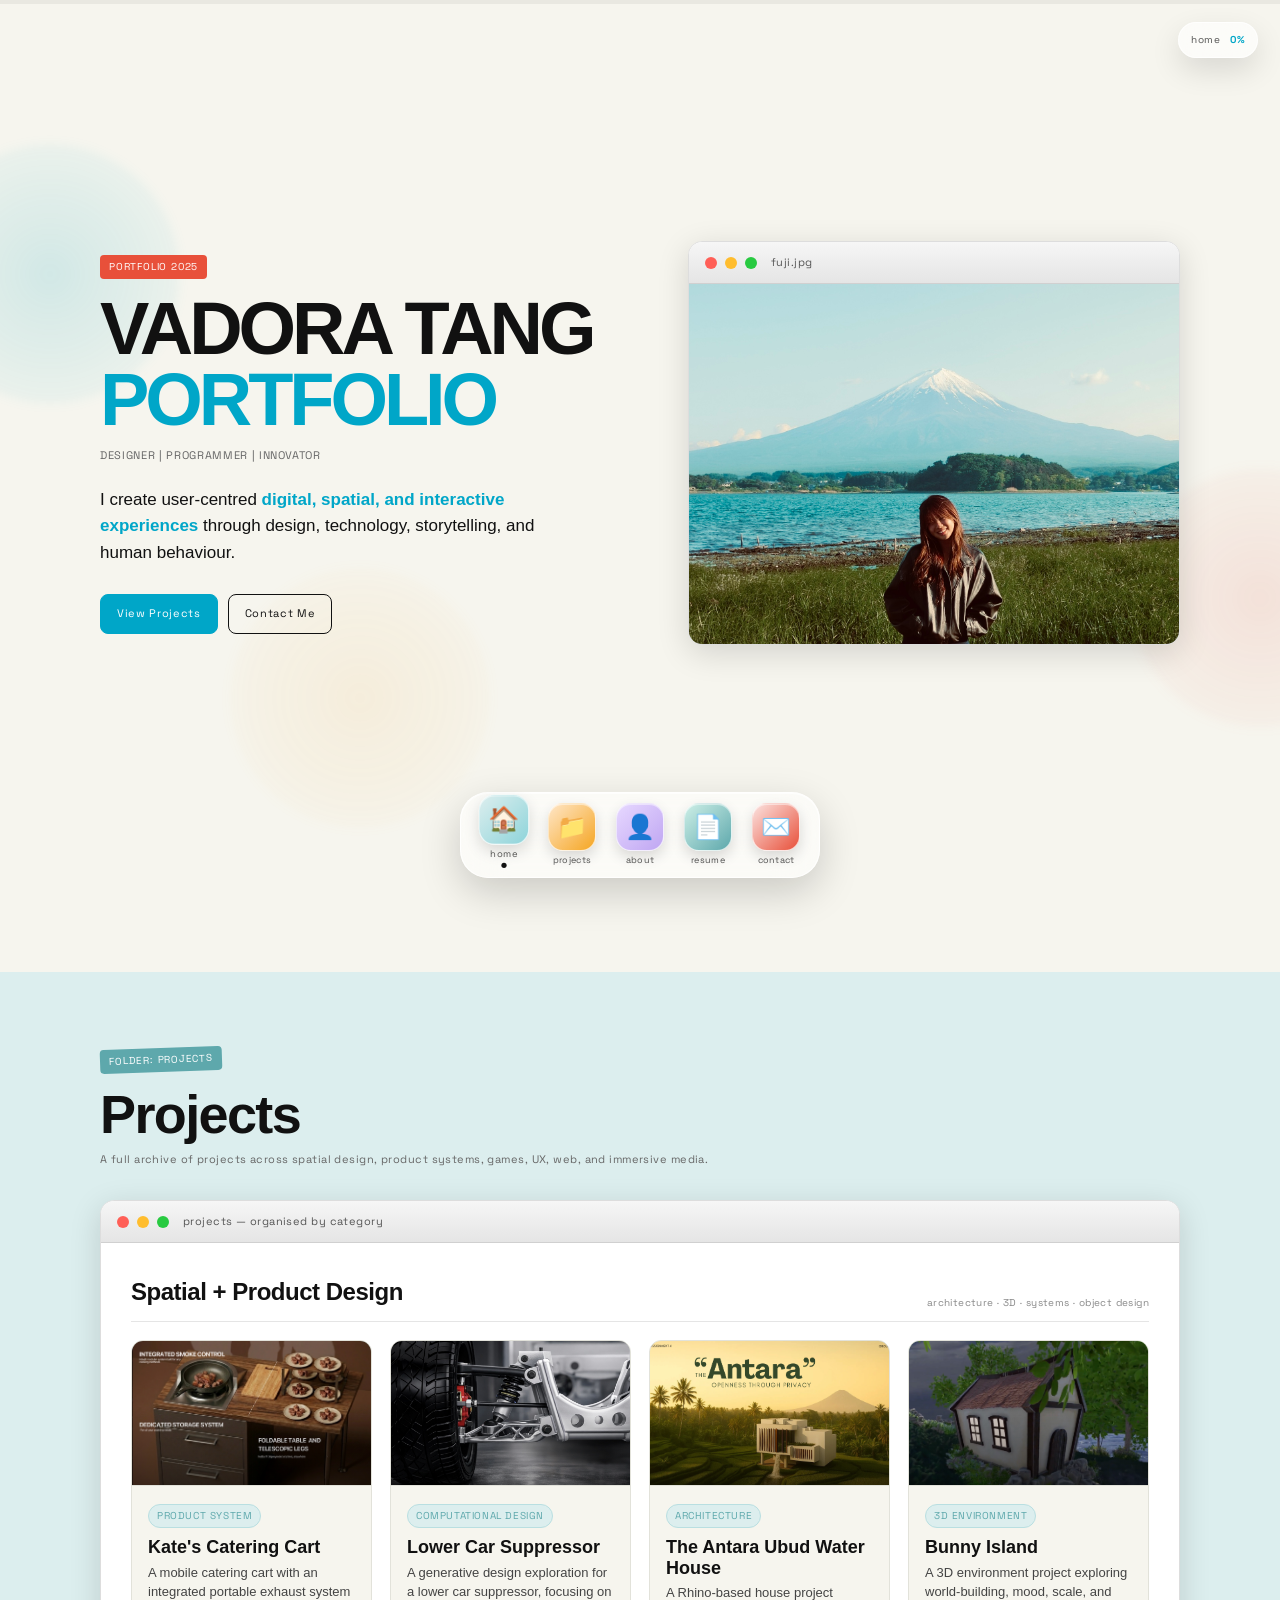
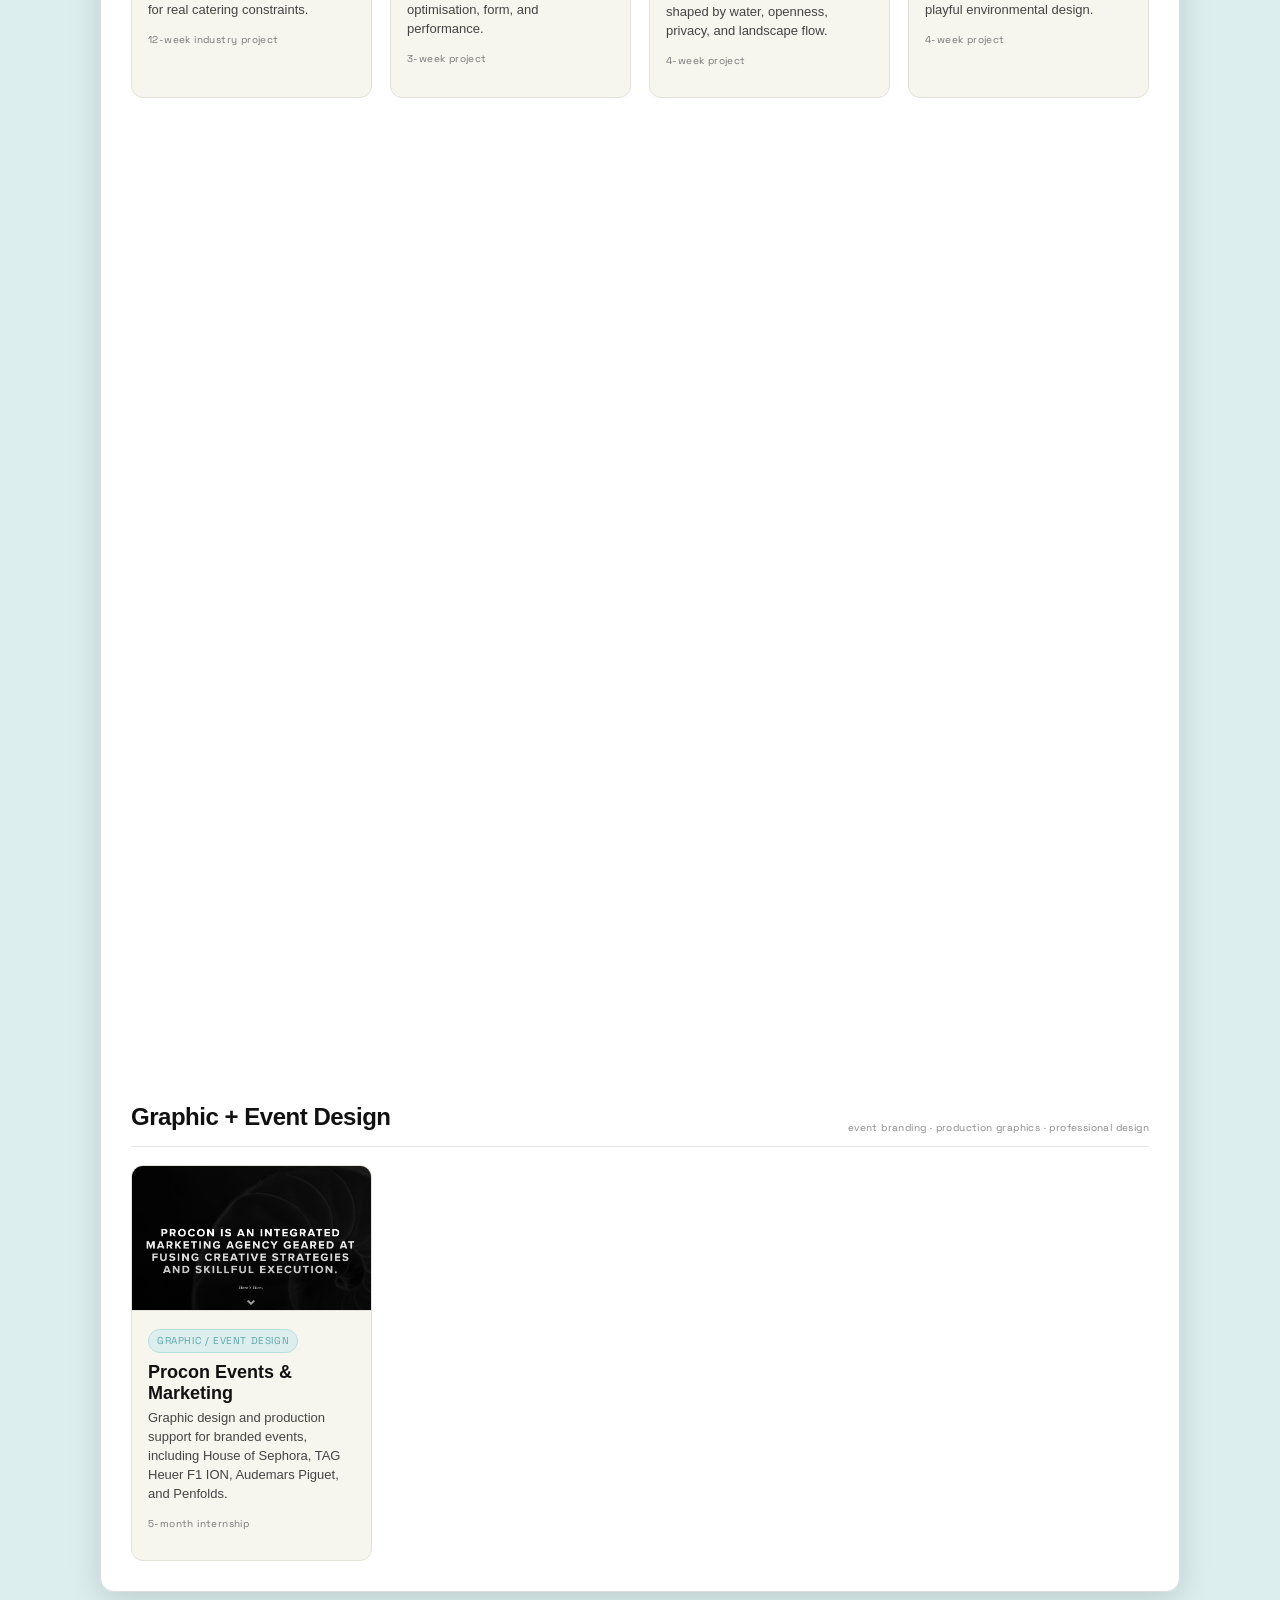
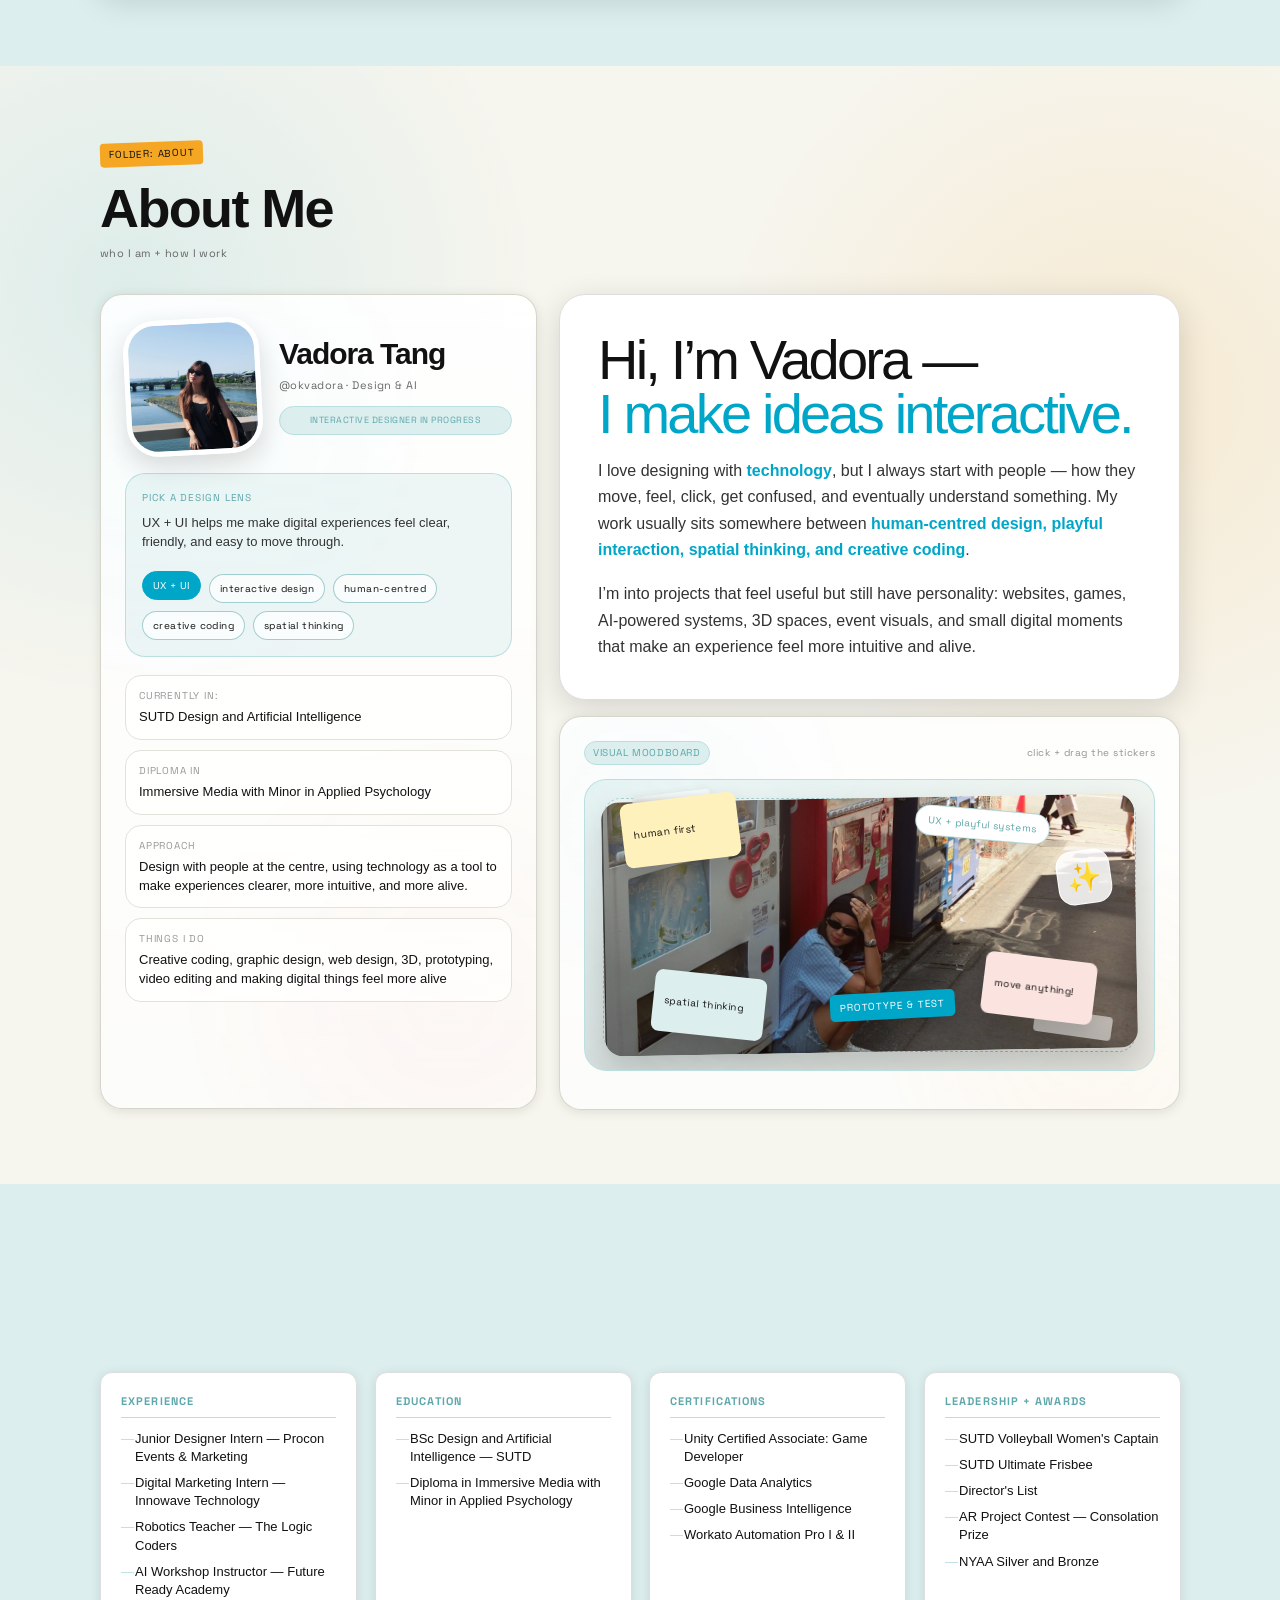
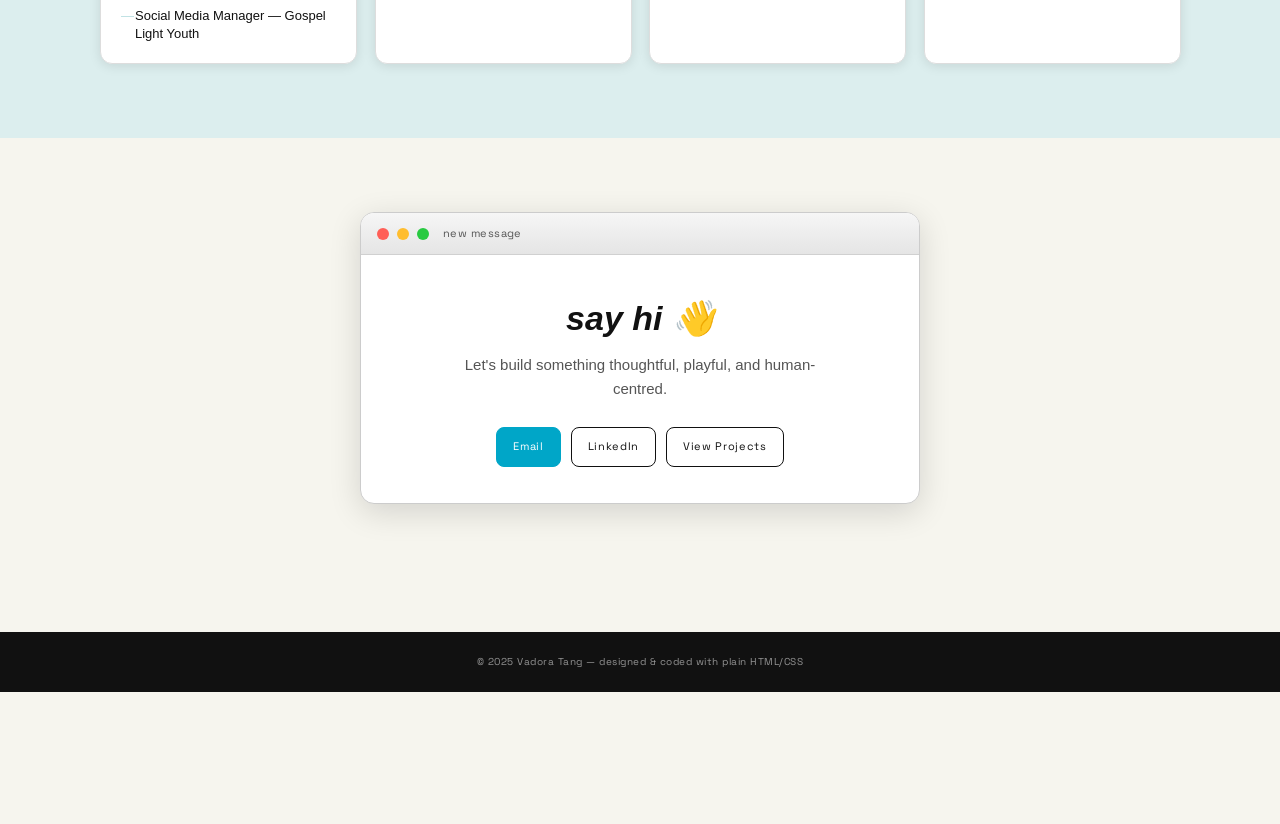
==== vadora-portfolio/index.html @ a4965bf2 "portfolio-v1" ====
<!DOCTYPE html>
<html lang="en">
<head>
  <meta charset="UTF-8" />
  <meta name="viewport" content="width=device-width, initial-scale=1.0" />
  <title>Vadora Tang — Portfolio</title>

  <!--
    QUICK EDIT GUIDE
    1. Put your images in a folder called "img" beside this index.html file.
       Example:
       portfolio/
       ├── index.html
       └── img/
           ├── hero.jpg
           ├── kates-catering-cart.jpg
           └── our-lion-city-vr.jpg

    2. Scroll to the bottom of this file and find:
       "EDIT PROJECT CARDS HERE"

    3. To hide a card:
       Change visible: true to visible: false

    4. To control whether the View Project button appears:
       status: "ready" shows the button
       status: "not-ready" hides the button

    5. To add a picture:
       Change image: "" to image: "img/your-file-name.jpg"

    6. To add a project link:
       Change link: "#" to your URL, PDF, Behance page, GitHub page, or case-study page.

    7. To adjust the first page spacing:
       Search "#home" in the CSS and edit padding-top / padding-bottom / min-height.

    8. To move the fixed dock:
       Search "nav.dock-nav" in the CSS and edit bottom: 42px;

    9. To make the dock stop following the scroll:
       Change position: fixed; to position: sticky;
  -->

  <style>
    @import url("https://fonts.googleapis.com/css2?family=Space+Grotesk:wght@400;500;600;700&display=swap");

    :root {
      --cream: #F6F5EE;
      --ice: #DCEEEE;
      --aqua: #B9DFE1;
      --teal: #5EA8AC;
      --dark: #111111;
      --cyan: #00A6C8;
      --red: #E8503A;
      --orange: #F5A623;
      --radius: 14px;
      --shadow: 0 2px 12px rgba(0,0,0,0.10);
      --shadow-lg: 0 8px 32px rgba(0,0,0,0.14);
      --mono: "Space Grotesk", -apple-system, BlinkMacSystemFont, "SF Pro Text", "Helvetica Neue", Arial, sans-serif;
      --serif: -apple-system, BlinkMacSystemFont, "SF Pro Display", "SF Pro Text", "Helvetica Neue", Arial, sans-serif;
      --body: -apple-system, BlinkMacSystemFont, "SF Pro Text", "Helvetica Neue", Arial, sans-serif;
    }

    * {
      box-sizing: border-box;
      margin: 0;
      padding: 0;
    }

    html {
      scroll-behavior: smooth;
    }

    body {
      background: var(--cream);
      color: var(--dark);
      font-family: var(--body);
      font-size: 15px;
      line-height: 1.6;
      overflow-x: hidden;
    }

    a {
      color: inherit;
      text-decoration: none;
    }

    img {
      max-width: 100%;
      display: block;
    }

    section {
      padding: 74px 0;
    }

    .section-wrap {
      width: min(1080px, calc(100% - 48px));
      margin: 0 auto;
    }

    .mono {
      font-family: var(--mono);
      font-size: 11px;
      letter-spacing: 0.05em;
    }

    .tag {
      display: inline-block;
      width: fit-content;
      font-family: var(--mono);
      font-size: 10px;
      letter-spacing: 0.06em;
      text-transform: uppercase;
      color: var(--teal);
      background: var(--ice);
      border: 1px solid var(--aqua);
      border-radius: 999px;
      padding: 3px 8px;
    }

    .sticker {
      display: inline-block;
      background: var(--red);
      color: white;
      font-family: var(--mono);
      font-size: 10px;
      letter-spacing: 0.08em;
      text-transform: uppercase;
      padding: 4px 9px;
      border-radius: 4px;
      transform: rotate(-2deg);
      margin-bottom: 14px;
    }

    .sticker.orange {
      background: var(--orange);
      color: var(--dark);
    }

    .sticker.teal {
      background: var(--teal);
      color: white;
    }

    /* MAC-STYLE DOCK NAVIGATION
       This dock is fixed, so it follows the user while scrolling through
       Projects, About, Resume, and Contact. */
    body {
      /* Prevent the fixed dock from covering the bottom content */
      padding-bottom: 132px;
    }

    nav.dock-nav {
      position: fixed;
      left: 50%;
      /* Move the dock up/down here */
      bottom: 22px;
      transform: translateX(-50%);
      z-index: 100;
      width: max-content;
      display: flex;
      align-items: end;
      gap: 10px;
      padding: 10px 14px 12px;
      background: rgba(255,255,255,0.58);
      backdrop-filter: blur(22px) saturate(1.25);
      -webkit-backdrop-filter: blur(22px) saturate(1.25);
      border: 1px solid rgba(255,255,255,0.82);
      border-radius: 28px;
      box-shadow: 0 14px 40px rgba(0,0,0,0.18), inset 0 1px 0 rgba(255,255,255,0.7);
    }

    .nav-link {
      position: relative;
      display: grid;
      justify-items: center;
      gap: 5px;
      min-width: 58px;
      color: var(--dark);
      transition: transform 0.18s ease;
    }

    .nav-link:hover,
    .nav-link.active {
      transform: translateY(-7px) scale(1.05);
    }

    .dock-icon {
      width: 48px;
      height: 48px;
      border-radius: 15px;
      display: grid;
      place-items: center;
      font-size: 24px;
      border: 1px solid rgba(255,255,255,0.68);
      box-shadow: 0 6px 14px rgba(0,0,0,0.14), inset 0 1px 0 rgba(255,255,255,0.45);
    }

    .nav-link:nth-child(1) .dock-icon { background: linear-gradient(135deg, #DCEEEE, #8ED4DA); }
    .nav-link:nth-child(2) .dock-icon { background: linear-gradient(135deg, #FFE6C7, #F5A623); }
    .nav-link:nth-child(3) .dock-icon { background: linear-gradient(135deg, #E7D8FF, #BFA6F2); }
    .nav-link:nth-child(4) .dock-icon { background: linear-gradient(135deg, #CDEFE7, #5EA8AC); }
    .nav-link:nth-child(5) .dock-icon { background: linear-gradient(135deg, #FBE3E0, #E8503A); }

    .dock-label {
      font-family: var(--mono);
      font-size: 9px;
      letter-spacing: 0.03em;
      color: rgba(17,17,17,0.72);
      line-height: 1;
    }

    .nav-link.active::after {
      content: "";
      width: 5px;
      height: 5px;
      border-radius: 999px;
      background: var(--dark);
      position: absolute;
      bottom: -8px;
      left: 50%;
      transform: translateX(-50%);
    }

    /* HERO */
    #home {
      /* First page spacing.
         108vh keeps the projects section from showing on first load. */
          padding-top: 24px;
          padding-bottom: 110px;
          min-height: 108vh;
          display: flex;
          align-items: center;
    }

    .hero-grid {
      display: grid;
      grid-template-columns: 1.05fr 0.95fr;
      gap: 44px;
      align-items: center;
    }

    .hero-name {
      font-family: var(--serif);
      font-size: clamp(38px, 7vw, 74px);
      line-height: 0.96;
      letter-spacing: -0.055em;
      text-transform: uppercase;
      font-weight: 800;
    }

    .hero-name span {
      display: block;
      color: var(--cyan);
      font-style: normal;
      font-weight: 800;
    }

    .hero-kicker {
      margin: 12px 0 22px;
      color: #666;
      font-family: var(--mono);
      font-size: 11px;
      letter-spacing: 0.06em;
      text-transform: uppercase;
    }

    .hero-copy {
      max-width: 440px;
      font-size: 17px;
      line-height: 1.55;
    }

    .hero-copy strong {
      color: var(--cyan);
      font-weight: 800;
    }

    .hero-actions {
      display: flex;
      flex-wrap: wrap;
      gap: 10px;
      margin-top: 28px;
    }

    .btn {
      display: inline-block;
      border: 1.5px solid var(--dark);
      border-radius: 8px;
      padding: 10px 16px;
      font-family: var(--mono);
      font-size: 11px;
      letter-spacing: 0.06em;
      transition: all 0.18s;
    }

    .btn:hover {
      transform: translateY(-2px);
      box-shadow: var(--shadow);
    }

    .btn.primary {
      background: var(--cyan);
      color: white;
      border-color: var(--cyan);
    }

    .hero-window {
      background: white;
      border: 1px solid #ddd;
      border-radius: var(--radius);
      overflow: hidden;
      box-shadow: var(--shadow-lg);
      transform: rotate(1deg);
    }

    .window-bar {
      height: 42px;
      background: linear-gradient(180deg, #f6f6f6 0%, #e5e5e5 100%);
      border-bottom: 1px solid #d0d0d0;
      display: flex;
      align-items: center;
      gap: 8px;
      padding: 0 16px;
    }

    .dot {
      width: 12px;
      height: 12px;
      border-radius: 50%;
      display: inline-block;
    }

    .red { background: #FF5F57; }
    .yellow { background: #FFBD2E; }
    .green { background: #28CA41; }

    .window-title {
      margin-left: 6px;
      color: #555;
      font-family: var(--mono);
      font-size: 11px;
      letter-spacing: 0.04em;
    }

    .hero-image-placeholder {
      min-height: 360px;
      background:
        radial-gradient(circle at 20% 20%, rgba(0,166,200,0.18), transparent 30%),
        radial-gradient(circle at 70% 65%, rgba(232,80,58,0.18), transparent 30%),
        linear-gradient(135deg, var(--ice), var(--aqua));
      background-size: cover;
      background-position: center;
      display: flex;
      align-items: center;
      justify-content: center;
      text-align: center;
      padding: 28px;
      color: var(--teal);
      font-family: var(--mono);
      font-size: 12px;
      letter-spacing: 0.05em;
    }

    .hero-image-placeholder.has-image {
      color: transparent;
    }

    /* PROJECTS */
    #projects {
      background: var(--ice);
    }

    .section-heading {
      font-family: var(--serif);
      font-size: clamp(30px, 4.5vw, 54px);
      line-height: 1.05;
      letter-spacing: -0.03em;
      margin-bottom: 8px;
    }

    .section-sub {
      color: #666;
      font-family: var(--mono);
      font-size: 11px;
      letter-spacing: 0.04em;
      margin-bottom: 32px;
    }

    .finder-window {
      background: white;
      border: 1px solid #ddd;
      border-radius: var(--radius);
      overflow: hidden;
      box-shadow: var(--shadow-lg);
    }

    .finder-body {
      padding: 30px;
    }

    .project-category {
      margin-bottom: 44px;
    }

    .project-category:last-child {
      margin-bottom: 0;
    }

    .category-title-row {
      display: flex;
      align-items: end;
      justify-content: space-between;
      gap: 18px;
      border-bottom: 1px solid #e5e5e5;
      padding-bottom: 10px;
      margin-bottom: 18px;
    }

    .category-title {
      font-family: var(--serif);
      font-size: 24px;
      letter-spacing: -0.02em;
    }

    .category-note {
      color: #888;
      font-family: var(--mono);
      font-size: 10px;
      letter-spacing: 0.04em;
      text-align: right;
    }

    .cards-grid {
      display: grid;
      grid-template-columns: repeat(auto-fill, minmax(235px, 1fr));
      gap: 18px;
    }

    .project-card {
      background: var(--cream);
      border: 1px solid #e2e2da;
      border-radius: 12px;
      overflow: hidden;
      transition: box-shadow 0.18s, transform 0.18s;
    }

    .project-card:hover {
      transform: translateY(-3px);
      box-shadow: var(--shadow);
    }

    .card-img {
      min-height: 120px;
      padding: 16px;
      display: flex;
      align-items: flex-end;
      border-bottom: 1px solid #e2e2da;
      background: var(--fallback-bg, linear-gradient(135deg, var(--ice), var(--aqua)));
      position: relative;
      overflow: hidden;
    }

    .card-img.has-image {
      min-height: 145px;
    }

    .card-img img {
      position: absolute;
      inset: 0;
      width: 100%;
      height: 100%;
      object-fit: cover;
    }

    .card-img.has-image::after {
      content: "";
      position: absolute;
      inset: 0;
      background: linear-gradient(180deg, transparent 45%, rgba(0,0,0,0.42));
      pointer-events: none;
    }

    .card-body {
      padding: 16px;
    }

    .card-title {
      margin: 9px 0 6px;
      font-family: var(--serif);
      font-size: 18px;
      line-height: 1.15;
    }

    .card-desc {
      color: #444;
      font-size: 13px;
      line-height: 1.45;
      margin-bottom: 12px;
    }

    .card-meta {
      color: #777;
      font-family: var(--mono);
      font-size: 10px;
      letter-spacing: 0.04em;
      margin-bottom: 12px;
    }

    .open-file-btn {
      display: inline-block;
      font-family: var(--mono);
      font-size: 10px;
      letter-spacing: 0.06em;
      color: var(--teal);
      border: 1px solid var(--teal);
      border-radius: 5px;
      padding: 5px 10px;
      transition: all 0.16s;
    }

    .open-file-btn:hover {
      background: var(--teal);
      color: white;
    }

    .hidden-project,
    .project-card[data-visible="false"] {
      display: none !important;
    }

    /* ABOUT */
    #about {
      background:
        radial-gradient(circle at 10% 20%, rgba(0,166,200,0.10), transparent 28%),
        radial-gradient(circle at 88% 30%, rgba(245,166,35,0.14), transparent 30%),
        var(--cream);
    }

    .about-layout {
      display: grid;
      grid-template-columns: minmax(320px, 0.95fr) minmax(0, 1.35fr);
      gap: 22px;
      align-items: stretch;
    }

    .about-card {
      background: rgba(255,255,255,0.78);
      border: 1px solid rgba(210,210,198,0.9);
      border-radius: 22px;
      box-shadow: var(--shadow);
      padding: 24px;
      transition: transform 0.2s ease, box-shadow 0.2s ease, border-color 0.2s ease;
    }

    .about-card:hover {
      transform: translateY(-5px) rotate(-0.4deg);
      box-shadow: 0 16px 34px rgba(0,0,0,0.12);
      border-color: var(--aqua);
    }

    .profile-card {
      display: grid;
      gap: 18px;
      align-content: start;
      background:
        linear-gradient(180deg, rgba(255,255,255,0.92), rgba(255,255,255,0.68)),
        radial-gradient(circle at 15% 15%, rgba(0,166,200,0.18), transparent 35%),
        radial-gradient(circle at 80% 86%, rgba(232,80,58,0.12), transparent 35%);
    }

    .profile-top {
      display: grid;
      grid-template-columns: 136px minmax(0, 1fr);
      gap: 18px;
      align-items: center;
    }

    .profile-info {
      min-width: 0;
      display: flex;
      flex-direction: column;
      justify-content: center;
      align-items: flex-start;
    }

    .avatar {
      width: 136px;
      height: 136px;
      border-radius: 32px;
      background: linear-gradient(135deg, var(--ice), var(--aqua));
      border: 5px solid white;
      box-shadow: 0 10px 26px rgba(0,0,0,0.14);
      display: grid;
      place-items: center;
      font-size: 52px;
      transform: rotate(-3deg);
      overflow: hidden;
      flex-shrink: 0;
    }

    .avatar img {
      width: 100%;
      height: 100%;
      object-fit: cover;
      display: block;
    }

    .about-card h3 {
      font-family: var(--serif);
      font-size: 30px;
      line-height: 1;
      letter-spacing: -0.035em;
      margin-bottom: 8px;
    }

    .profile-line {
      color: #666;
      font-family: var(--mono);
      font-size: 11px;
      letter-spacing: 0.04em;
      margin-bottom: 12px;
      white-space: nowrap;
    }

    .profile-top .tag {
      width: 100%;
      max-width: 252px;
      text-align: center;
      font-size: 9px;
      line-height: 1.45;
      letter-spacing: 0.055em;
      padding: 7px 10px;
      white-space: normal;
    }

    .profile-blurb {
      background: rgba(246,245,238,0.82);
      border: 1px solid rgba(226,226,218,0.95);
      border-radius: 18px;
      padding: 16px;
      font-size: 14px;
      line-height: 1.5;
      color: #333;
    }

    .profile-blurb strong {
      color: var(--cyan);
    }

    .idea-board {
      background: rgba(220,238,238,0.52);
      border: 1px solid rgba(185,223,225,0.95);
      border-radius: 20px;
      padding: 16px;
    }

    .idea-board-title {
      color: var(--teal);
      font-family: var(--mono);
      font-size: 10px;
      letter-spacing: 0.09em;
      text-transform: uppercase;
      margin-bottom: 8px;
    }

    .idea-board-copy {
      min-height: 48px;
      color: #333;
      font-size: 13px;
      line-height: 1.45;
      margin-bottom: 12px;
    }

    .profile-chips {
      display: flex;
      flex-wrap: wrap;
      gap: 8px;
    }

    .profile-chip {
      appearance: none;
      border: 1px solid rgba(94,168,172,0.55);
      background: rgba(255,255,255,0.72);
      color: var(--dark);
      border-radius: 999px;
      padding: 7px 10px;
      font-family: var(--mono);
      font-size: 10px;
      letter-spacing: 0.04em;
      cursor: pointer;
      transition: transform 0.18s ease, background 0.18s ease, color 0.18s ease, border-color 0.18s ease;
    }

    .profile-chip:hover,
    .profile-chip.is-active {
      transform: translateY(-3px);
      background: var(--cyan);
      color: white;
      border-color: var(--cyan);
    }

    .profile-facts {
      display: grid;
      gap: 10px;
    }

    .fact-row {
      background: rgba(255,255,255,0.72);
      border: 1px solid #e2e2da;
      border-radius: 16px;
      padding: 12px 13px;
    }

    .fact-label,
    .spec-label {
      color: #999;
      font-family: var(--mono);
      font-size: 10px;
      letter-spacing: 0.08em;
      text-transform: uppercase;
      margin-bottom: 4px;
    }

    .fact-value,
    .spec-value {
      font-size: 13px;
      line-height: 1.45;
    }

    .about-status {
      display: grid;
      grid-template-columns: repeat(2, minmax(0, 1fr));
      gap: 10px;
    }

    .status-pill {
      display: flex;
      align-items: center;
      justify-content: space-between;
      gap: 12px;
      padding: 10px 12px;
      border-radius: 16px;
      background: rgba(220,238,238,0.64);
      border: 1px solid rgba(185,223,225,0.95);
      font-family: var(--mono);
      font-size: 10px;
      color: rgba(17,17,17,0.72);
    }

    .status-pill.wide {
      grid-column: 1 / -1;
    }

    .status-dot {
      width: 9px;
      height: 9px;
      border-radius: 999px;
      background: var(--cyan);
      box-shadow: 0 0 0 5px rgba(0,166,200,0.12);
      flex: 0 0 auto;
    }

    .about-main {
      display: grid;
      grid-template-rows: auto 1fr;
      gap: 16px;
      height: 100%;
    }

    .about-hello {
      background: white;
      border: 1px solid #ddd;
      border-radius: 26px;
      box-shadow: var(--shadow-lg);
      padding: clamp(24px, 4vw, 38px);
      position: relative;
      overflow: hidden;
    }

/*     .about-hello::after {
      content: "click the chips on the left";
      position: absolute;
      right: 22px;
      bottom: 18px;
      color: rgba(17,17,17,0.18);
      font-family: var(--mono);
      font-size: 10px;
      letter-spacing: 0.08em;
      text-transform: uppercase;
    } */

    .about-intro-title {
      font-family: var(--serif);
      font-size: clamp(32px, 4.6vw, 56px);
      line-height: 0.95;
      letter-spacing: -0.05em;
      margin-bottom: 18px;
    }

    .about-intro-title span {
      color: var(--cyan);
      display: block;
    }

    .about-bio {
      color: #333;
      max-width: 720px;
      font-size: 16px;
      line-height: 1.65;
      margin-bottom: 18px;
    }

    .about-bio:last-child {
      margin-bottom: 0;
    }

    .about-bio strong {
      color: var(--cyan);
    }

    .process-intro {
      display: flex;
      align-items: end;
      justify-content: space-between;
      gap: 16px;
      padding: 0 4px;
    }

    .process-note {
      color: #666;
      font-family: var(--mono);
      font-size: 10px;
      letter-spacing: 0.04em;
      text-align: right;
    }

    .about-bento {
      display: grid;
      grid-template-columns: repeat(2, minmax(0, 1fr));
      gap: 14px;
    }

    .process-card {
      min-height: 156px;
      display: flex;
      flex-direction: column;
      justify-content: space-between;
      position: relative;
      overflow: hidden;
      cursor: default;
    }

    .process-card::before {
      content: "";
      position: absolute;
      inset: auto -30px -42px auto;
      width: 96px;
      height: 96px;
      border-radius: 999px;
      background: rgba(0,166,200,0.10);
    }

    .process-icon {
      font-size: 28px;
      margin-bottom: 10px;
    }

    .process-card h4 {
      font-family: var(--serif);
      font-size: 21px;
      line-height: 1.05;
      letter-spacing: -0.02em;
      margin-bottom: 8px;
    }

    .process-card p {
      color: #555;
      font-size: 13px;
      line-height: 1.45;
      max-width: 240px;
    }

    /* ABOUT SCRAPBOOK OPTION C */
    .scrapbook-card {
      min-height: 380px;
      display: grid;
      grid-template-rows: auto 1fr auto;
      gap: 14px;
      position: relative;
      overflow: hidden;
      background:
        linear-gradient(180deg, rgba(255,255,255,0.90), rgba(255,255,255,0.68)),
        radial-gradient(circle at 14% 16%, rgba(0,166,200,0.16), transparent 34%),
        radial-gradient(circle at 86% 80%, rgba(245,166,35,0.18), transparent 34%);
    }

    .scrapbook-header {
      display: flex;
      align-items: center;
      justify-content: space-between;
      gap: 12px;
    }

    .scrapbook-hint {
      color: rgba(17,17,17,0.45);
      font-family: var(--mono);
      font-size: 10px;
      letter-spacing: 0.05em;
      text-align: right;
    }

    .scrapbook-frame {
      position: relative;
      min-height: 292px;
      border-radius: 22px;
      overflow: hidden;
      border: 1px solid rgba(185,223,225,0.95);
      background:
        linear-gradient(135deg, rgba(220,238,238,0.88), rgba(246,245,238,0.92)),
        repeating-linear-gradient(45deg, rgba(255,255,255,0.32) 0 9px, transparent 9px 18px);
      isolation: isolate;
    }

    .scrapbook-frame::after {
      content: "";
      position: absolute;
      inset: 0;
      z-index: 2;
      pointer-events: none;
      background:
        radial-gradient(circle at 16% 18%, rgba(255,255,255,0.28), transparent 28%),
        linear-gradient(180deg, rgba(255,255,255,0.04), rgba(17,17,17,0.08));
    }

    .scrapbook-placeholder {
      position: absolute;
      inset: 18px;
      z-index: 0;
      display: grid;
      place-items: center;
      text-align: center;
      border: 1.5px dashed rgba(94,168,172,0.55);
      border-radius: 18px;
      color: rgba(94,168,172,0.75);
      font-family: var(--mono);
      font-size: 11px;
      letter-spacing: 0.05em;
      line-height: 1.6;
      background: rgba(255,255,255,0.32);
    }

    .scrapbook-placeholder span {
      color: rgba(17,17,17,0.38);
    }

    .scrapbook-main-image {
      position: absolute;
      inset: 18px;
      z-index: 1;
      width: calc(100% - 36px);
      height: calc(100% - 36px);
      object-fit: cover;
      border-radius: 18px;
      box-shadow: 0 16px 30px rgba(0,0,0,0.16);
      transform: rotate(-1deg);
      pointer-events: none;
    }

    .scrapbook-tape {
      position: absolute;
      z-index: 6;
      width: 78px;
      height: 24px;
      border-radius: 4px;
      background: rgba(255,255,255,0.52);
      box-shadow: 0 2px 8px rgba(0,0,0,0.08);
      backdrop-filter: blur(4px);
      -webkit-backdrop-filter: blur(4px);
      pointer-events: none;
    }

    .scrapbook-tape.one {
      top: 13px;
      left: 48px;
      transform: rotate(-7deg);
    }

    .scrapbook-tape.two {
      right: 42px;
      bottom: 34px;
      transform: rotate(8deg);
    }

    .scrap-sticker {
      position: absolute;
      top: var(--y);
      left: var(--x);
      z-index: 7;
      transform: rotate(var(--r));
      appearance: none;
      border: 0;
      cursor: grab;
      user-select: none;
      touch-action: none;
      box-shadow: 0 8px 18px rgba(0,0,0,0.13);
      transition:
        transform 0.18s ease,
        box-shadow 0.18s ease,
        filter 0.18s ease;
    }

    .scrap-sticker:hover,
    .scrap-sticker.is-active {
      transform: rotate(var(--r)) translateY(-4px) scale(1.04);
      box-shadow: 0 14px 26px rgba(0,0,0,0.18);
      filter: saturate(1.06);
    }

    .scrap-sticker:active {
      cursor: grabbing;
    }

    .scrap-note {
      width: 112px;
      min-height: 62px;
      padding: 12px 11px;
      border-radius: 8px;
      background: #FFF1BE;
      color: var(--dark);
      font-family: var(--mono);
      font-size: 10px;
      line-height: 1.25;
      letter-spacing: 0.04em;
      text-align: left;
    }

    .scrap-note.blue {
      background: #DCEEEE;
    }

    .scrap-note.peach {
      background: #FBE3E0;
    }

    .scrap-bubble {
      padding: 8px 12px;
      border-radius: 999px;
      background: white;
      border: 1px solid rgba(94,168,172,0.45);
      color: var(--teal);
      font-family: var(--mono);
      font-size: 10px;
      letter-spacing: 0.04em;
    }

    .scrap-stamp {
      padding: 7px 10px;
      border-radius: 5px;
      background: var(--cyan);
      color: white;
      font-family: var(--mono);
      font-size: 10px;
      letter-spacing: 0.08em;
      text-transform: uppercase;
    }

    .scrap-emoji {
      width: 54px;
      height: 54px;
      display: grid;
      place-items: center;
      border-radius: 16px;
      background: rgba(255,255,255,0.86);
      font-size: 28px;
      border: 1px solid rgba(255,255,255,0.85);
    }

    .scrapbook-caption {
      display: flex;
      align-items: center;
      justify-content: space-between;
      gap: 14px;
      padding: 12px 13px;
      border-radius: 16px;
      background: rgba(220,238,238,0.58);
      border: 1px solid rgba(185,223,225,0.85);
    }

    .scrapbook-caption p {
      color: #333;
      font-size: 13px;
      line-height: 1.45;
    }

    .scrapbook-caption strong {
      color: var(--cyan);
    }

    .scrapbook-caption .mono {
      color: rgba(17,17,17,0.42);
      flex: 0 0 auto;
    }

    .spec-grid,
    .about-chips,
    .about-chip,
    .spec-item {
      /* Older layout classes kept here safely in case you reuse them later. */
    }

    /* RESUME */

    .resume-header {
      display: flex;
      align-items: flex-start;
      justify-content: space-between;
      gap: 24px;
      margin-bottom: 32px;
    }

    .resume-heading-block {
      min-width: 0;
    }

    .resume-header .section-heading {
      margin-bottom: 8px;
    }

    .resume-header .section-sub {
      margin-bottom: 0;
    }

    .resume-download-wrap {
      display: flex;
      justify-content: flex-end;
      flex-shrink: 0;
      padding-top: 8px;
    }

    .resume-download-btn {
      display: inline-flex;
      align-items: center;
      justify-content: center;
      gap: 9px;
      padding: 12px 20px;
      border-radius: 999px;
      background: rgba(255,255,255,0.74);
      border: 1px solid rgba(94,168,172,0.36);
      color: var(--dark);
      font-family: var(--mono);
      font-size: 11px;
      font-weight: 700;
      letter-spacing: 0.06em;
      text-transform: uppercase;
      box-shadow: 0 12px 30px rgba(0,0,0,0.10);
      backdrop-filter: blur(16px) saturate(1.18);
      -webkit-backdrop-filter: blur(16px) saturate(1.18);
      transition: transform 0.2s ease, box-shadow 0.2s ease, background 0.2s ease, border-color 0.2s ease;
    }

    .resume-download-btn:hover {
      transform: translateY(-3px);
      background: rgba(255,255,255,0.94);
      border-color: var(--teal);
      box-shadow: 0 18px 40px rgba(0,0,0,0.14);
    }

    .resume-download-icon {
      width: 32px;
      height: 32px;
      display: grid;
      place-items: center;
      border-radius: 11px;
      background: linear-gradient(135deg, var(--ice), var(--aqua));
      font-size: 16px;
      box-shadow: inset 0 1px 0 rgba(255,255,255,0.6);
    }

    #resume {
      background: var(--ice);
    }

    .resume-grid {
      display: grid;
      grid-template-columns: repeat(auto-fit, minmax(220px, 1fr));
      gap: 18px;
    }

    .resume-box {
      background: white;
      border: 1px solid #ddd;
      border-radius: 12px;
      box-shadow: var(--shadow);
      padding: 20px;
    }

    .resume-box h3 {
      color: var(--teal);
      font-family: var(--mono);
      font-size: 11px;
      letter-spacing: 0.1em;
      text-transform: uppercase;
      border-bottom: 1px solid var(--aqua);
      padding-bottom: 6px;
      margin-bottom: 12px;
    }

    .resume-list {
      list-style: none;
      display: flex;
      flex-direction: column;
      gap: 8px;
    }

    .resume-list li {
      position: relative;
      padding-left: 14px;
      font-size: 13px;
      line-height: 1.4;
    }

    .resume-list li::before {
      content: "—";
      position: absolute;
      left: 0;
      color: var(--aqua);
    }

    /* CONTACT */
    #contact {
      background: var(--cream);
      padding-bottom: 10%;
    }

    .mail-popup {
      max-width: 560px;
      margin: 0 auto;
      background: white;
      border: 1px solid #ccc;
      border-radius: var(--radius);
      overflow: hidden;
      box-shadow: var(--shadow-lg);
    }

    .mail-body {
      padding: 36px;
      text-align: center;
    }

    .mail-heading {
      font-family: var(--serif);
      font-size: 34px;
      font-style: italic;
      margin-bottom: 8px;
    }

    .mail-sub {
      color: #555;
      margin: 0 auto 26px;
      max-width: 380px;
    }

    .contact-btns {
      display: flex;
      flex-wrap: wrap;
      justify-content: center;
      gap: 10px;
    }

    footer {
      background: var(--dark);
      color: rgba(255,255,255,0.55);
      text-align: center;
      padding: 22px;
      font-family: var(--mono);
      font-size: 10px;
      letter-spacing: 0.05em;
    }



    /* SCROLL INTERACTIONS */
    .scroll-progress {
      position: fixed;
      top: 0;
      left: 0;
      width: 100%;
      height: 4px;
      z-index: 250;
      background: rgba(17,17,17,0.06);
      pointer-events: none;
    }

    .scroll-progress span {
      display: block;
      width: 100%;
      height: 100%;
      transform: scaleX(0);
      transform-origin: left center;
      background: linear-gradient(90deg, var(--cyan), var(--teal), var(--orange), var(--red));
      box-shadow: 0 0 18px rgba(0,166,200,0.35);
      will-change: transform;
    }

    .scroll-status {
      position: fixed;
      right: 22px;
      top: 22px;
      z-index: 120;
      display: flex;
      align-items: center;
      gap: 10px;
      padding: 9px 12px;
      border: 1px solid rgba(255,255,255,0.78);
      border-radius: 999px;
      background: rgba(255,255,255,0.64);
      backdrop-filter: blur(18px) saturate(1.25);
      -webkit-backdrop-filter: blur(18px) saturate(1.25);
      box-shadow: 0 12px 30px rgba(0,0,0,0.12);
      font-family: var(--mono);
      font-size: 10px;
      letter-spacing: 0.05em;
      color: rgba(17,17,17,0.72);
      pointer-events: none;
    }

    .scroll-status strong {
      color: var(--cyan);
      font-weight: 800;
    }

    .scroll-orb {
      position: fixed;
      z-index: -1;
      width: 260px;
      height: 260px;
      border-radius: 999px;
      filter: blur(4px);
      opacity: 0.35;
      pointer-events: none;
      will-change: transform;
      mix-blend-mode: multiply;
    }

    .scroll-orb-one {
      top: 16%;
      left: -80px;
      background: radial-gradient(circle, rgba(0,166,200,0.42), rgba(0,166,200,0));
    }

    .scroll-orb-two {
      top: 52%;
      right: -110px;
      background: radial-gradient(circle, rgba(232,80,58,0.32), rgba(232,80,58,0));
    }

    .scroll-orb-three {
      bottom: 8%;
      left: 18%;
      background: radial-gradient(circle, rgba(245,166,35,0.26), rgba(245,166,35,0));
    }

    .reveal {
      opacity: 0;
      transform: translateY(28px);
      transition:
        opacity 0.72s cubic-bezier(.2,.7,.2,1),
        transform 0.72s cubic-bezier(.2,.7,.2,1),
        filter 0.72s cubic-bezier(.2,.7,.2,1);
      transition-delay: var(--delay, 0ms);
      filter: blur(4px);
      will-change: transform, opacity, filter;
    }

    .reveal.is-visible {
      opacity: 1;
      transform: translateY(0);
      filter: blur(0);
    }

    .project-card.reveal.is-visible:hover {
      transform: translateY(-6px) scale(1.012);
      box-shadow: 0 15px 34px rgba(0,0,0,0.13);
    }

    .project-card .card-img::before {
      content: "";
      position: absolute;
      inset: -40%;
      z-index: 1;
      background: linear-gradient(110deg, transparent 30%, rgba(255,255,255,0.36), transparent 70%);
      transform: translateX(-72%) rotate(8deg);
      transition: transform 0.75s ease;
      pointer-events: none;
    }

    .project-card:hover .card-img::before {
      transform: translateX(72%) rotate(8deg);
    }

    .hero-window,
    .finder-window,
    .mail-popup {
      will-change: transform;
    }

    .hero-window {
      transform: rotate(1deg) translateY(var(--hero-y, 0px));
    }

    .finder-window {
      transform: translateY(var(--finder-y, 0px));
    }

    .mail-popup {
      transform: translateY(var(--mail-y, 0px));
    }

    .dock-nav {
      transform: translateX(-50%) translateY(var(--dock-y, 0px)) scale(var(--dock-scale, 1));
      transition: transform 0.22s ease, background 0.22s ease, box-shadow 0.22s ease;
    }

    .dock-nav.is-scrolling {
      --dock-scale: 0.965;
      background: rgba(255,255,255,0.74);
      box-shadow: 0 18px 46px rgba(0,0,0,0.2), inset 0 1px 0 rgba(255,255,255,0.75);
    }

    @media (max-width: 760px) {
      .scroll-status {
        top: auto;
        right: 14px;
        bottom: 108px;
        font-size: 9px;
        padding: 7px 10px;
      }

      .scroll-orb {
        width: 190px;
        height: 190px;
      }
    }

    @media (prefers-reduced-motion: reduce) {
      html { scroll-behavior: auto; }
      .reveal,
      .reveal.is-visible,
      .hero-window,
      .finder-window,
      .mail-popup,
      .scroll-orb,
      .dock-nav {
        transition: none !important;
        transform: none !important;
        filter: none !important;
      }
      .reveal { opacity: 1 !important; }
      .scroll-progress span { transform: none !important; }
    }

    @media (max-width: 760px) {
      body {
        padding-bottom: 118px;
      }

      nav.dock-nav {
        bottom: 16px;
        width: calc(100% - 22px);
        max-width: 420px;
        justify-content: space-between;
        gap: 4px;
        padding: 9px 10px 11px;
        border-radius: 24px;
      }

      .nav-link {
        min-width: 50px;
      }

      .dock-icon {
        width: 42px;
        height: 42px;
        border-radius: 13px;
        font-size: 21px;
      }

      .dock-label {
        font-size: 8px;
      }

      section {
        padding: 60px 0;
      }

      .section-wrap {
        width: min(100% - 32px, 1080px);
      }

      .resume-header {
        display: block;
        margin-bottom: 28px;
      }

      .resume-download-wrap {
        justify-content: flex-start;
        padding-top: 16px;
      }

      .hero-grid,
      .about-layout {
        grid-template-columns: 1fr;
      }

      #home {
        padding-top: 24px;
        padding-bottom: 18px;
        min-height: auto;
      }

      .hero-window {
        transform: none;
      }

      .hero-image-placeholder {
        min-height: 240px;
      }

      .finder-body {
        padding: 20px;
      }

      .category-title-row {
        display: block;
      }

      .category-note {
        margin-top: 4px;
        text-align: left;
      }

      .profile-top {
        grid-template-columns: 112px minmax(0, 1fr);
        gap: 14px;
      }

      .avatar {
        width: 112px;
        height: 112px;
        border-radius: 28px;
      }

      .profile-line {
        white-space: normal;
      }

      .profile-top .tag {
        max-width: 100%;
        font-size: 8.5px;
      }

      .about-bento,
      .profile-facts,
      .about-status {
        grid-template-columns: 1fr;
      }

      .process-intro {
        display: block;
      }

      .process-note {
        margin-top: 6px;
        text-align: left;
      }

      .scrapbook-card {
        min-height: 360px;
      }

      .scrapbook-header,
      .scrapbook-caption {
        align-items: flex-start;
        flex-direction: column;
      }

      .scrapbook-frame {
        min-height: 300px;
      }

      .scrap-note {
        width: 100px;
        min-height: 56px;
        font-size: 9px;
      }

      .scrap-bubble,
      .scrap-stamp {
        font-size: 9px;
      }

      .scrap-emoji {
        width: 48px;
        height: 48px;
        font-size: 24px;
      }
    }
  </style>
</head>

<body>

  <div class="scroll-progress" aria-hidden="true"><span id="scrollProgress"></span></div>
  <div class="scroll-status" aria-hidden="true">
    <span id="scrollSection">home</span>
    <strong id="scrollPercent">0%</strong>
  </div>
  <div class="scroll-orb scroll-orb-one" data-speed="0.10" aria-hidden="true"></div>
  <div class="scroll-orb scroll-orb-two" data-speed="0.16" aria-hidden="true"></div>
  <div class="scroll-orb scroll-orb-three" data-speed="0.07" aria-hidden="true"></div>

  <!-- HOME -->
  <section id="home">
    <div class="section-wrap hero-grid">
      <div>
        <span class="sticker">portfolio 2025</span>
        <h1 class="hero-name">Vadora Tang <span>Portfolio</span></h1>
        <p class="hero-kicker">Designer | Programmer | Innovator</p>
        <p class="hero-copy">
          I create user-centred <strong>digital, spatial, and interactive experiences</strong>
          through design, technology, storytelling, and human behaviour.
        </p>

        <div class="hero-actions">
          <a href="#projects" class="btn primary">View Projects</a>
          <a href="#contact" class="btn">Contact Me</a>
        </div>
      </div>

      <div class="hero-window">
        <div class="window-bar">
          <span class="dot red"></span>
          <span class="dot yellow"></span>
          <span class="dot green"></span>
          <span class="window-title">fuji.jpg</span>
        </div>

        <!-- HERO IMAGE:
             Put your hero image inside the img folder.
             Then scroll to the bottom and set:
             const HERO_IMAGE = "img/hero.jpg";
        -->
        <div class="hero-image-placeholder" id="heroImage">
          [ replace this with your hero image later ]
        </div>
      </div>
    </div>
  </section>

  <!-- MAC-STYLE DOCK NAVIGATION
       Edit these icons/text if you want a different dock look.
       This is fixed, so users can navigate while scrolling through all sections. -->
  <nav class="dock-nav" aria-label="Main navigation">
    <a href="#home" class="nav-link" aria-label="Home">
      <span class="dock-icon">🏠</span>
      <span class="dock-label">home</span>
    </a>
    <a href="#projects" class="nav-link" aria-label="Projects">
      <span class="dock-icon">📁</span>
      <span class="dock-label">projects</span>
    </a>
    <a href="#about" class="nav-link" aria-label="About">
      <span class="dock-icon">👤</span>
      <span class="dock-label">about</span>
    </a>
    <a href="#resume" class="nav-link" aria-label="Resume">
      <span class="dock-icon">📄</span>
      <span class="dock-label">resume</span>
    </a>
    <a href="#contact" class="nav-link" aria-label="Contact">
      <span class="dock-icon">✉️</span>
      <span class="dock-label">contact</span>
    </a>
  </nav>

  <!-- PROJECTS -->
  <section id="projects">
    <div class="section-wrap">
      <span class="sticker teal">folder: projects</span>
      <h2 class="section-heading">Projects</h2>
      <p class="section-sub">
        A full archive of projects across spatial design, product systems, games, UX, web, and immersive media.
      </p>

      <div class="finder-window">
        <div class="window-bar">
          <span class="dot red"></span>
          <span class="dot yellow"></span>
          <span class="dot green"></span>
          <span class="window-title">projects — organised by category</span>
        </div>

        <!-- Project cards will be generated here from the editable project list in the script below. -->
        <div class="finder-body" id="projectCategories"></div>
      </div>
    </div>
  </section>

  <!-- ABOUT -->
  <section id="about">
    <div class="section-wrap">
      <span class="sticker orange">folder: about</span>
      <h2 class="section-heading">About Me</h2>
      <p class="section-sub">who I am + how I work</p>

      <div class="about-layout">
        <aside class="about-card profile-card">
          <div class="profile-top">
            <div class="avatar"><img src="img/about-me.jpeg" alt="Portrait of Vadora Tang" onerror="this.parentElement.innerHTML='🙋';"></div>
            <div class="profile-info">
              <h3>Vadora Tang</h3>
              <p class="profile-line">@okvadora · Design &amp; AI</p>
              <span class="tag">interactive designer in progress</span>
            </div>
          </div>

<!--           <p class="profile-blurb">
            I like turning <strong>“wait, how does this work?”</strong> into
            <strong>“ohhh, that makes sense.”</strong> My sweet spot is where UI, tech,
            storytelling, and real human behaviour meet.
          </p> -->

          <div class="idea-board" aria-label="Clickable design interests">
            <p class="idea-board-title">pick a design lens</p>
            <p class="idea-board-copy" id="aboutPlaygroundText">
              UX + UI helps me make digital experiences feel clear, friendly, and easy to move through.
            </p>
            <div class="profile-chips">
              <button type="button" class="profile-chip is-active" data-copy="UX + UI helps me make digital experiences feel clear, friendly, and easy to move through.">UX + UI</button>
              <button type="button" class="profile-chip" data-copy="Interactive design lets me make websites, games, and systems feel more alive instead of static.">interactive design</button>
              <button type="button" class="profile-chip" data-copy="Human-centred design keeps the work grounded in what people need, feel, and understand.">human-centred</button>
              <button type="button" class="profile-chip" data-copy="Creative coding is where I test ideas quickly and turn messy concepts into something people can actually try.">creative coding</button>
              <button type="button" class="profile-chip" data-copy="Spatial storytelling helps me think about movement, atmosphere, and how people experience a place.">spatial thinking</button>
            </div>
          </div>

          <div class="profile-facts">
            <div class="fact-row">
              <div class="fact-label">Currently in:</div>
              <div class="fact-value">SUTD Design and Artificial Intelligence</div>
            </div>
            <div class="fact-row">
              <div class="fact-label">Diploma in</div>
              <div class="fact-value">Immersive Media with Minor in Applied Psychology</div>
            </div>
            <div class="fact-row">
              <div class="fact-label">Approach</div>
              <div class="fact-value">Design with people at the centre, using technology as a tool to make experiences clearer, more intuitive, and more alive.</div>
            </div>
            <div class="fact-row">
              <div class="fact-label">Things I do</div>
              <div class="fact-value">Creative coding, graphic design, web design, 3D, prototyping, video editing and making digital things feel more alive</div>
            </div>
          </div>

<!--           <div class="about-status">
            <div class="status-pill wide"><span>currently designing with</span><span class="status-dot"></span></div>
            <div class="status-pill"><span>tech + people</span><span>⌘</span></div>
            <div class="status-pill"><span>mode</span><span>curious</span></div>
          </div> -->
        </aside>

        <div class="about-main">
          <div class="about-hello">
            <p class="about-intro-title">Hi, I’m Vadora — <span>I make ideas interactive.</span></p>
            <p class="about-bio">
              I love designing with <strong>technology</strong>, but I always start with people —
              how they move, feel, click, get confused, and eventually understand something.
              My work usually sits somewhere between <strong>human-centred design, playful interaction,
              spatial thinking, and creative coding</strong>.
            </p>
            <p class="about-bio">
              I’m into projects that feel useful but still have personality: websites, games, AI-powered
              systems, 3D spaces, event visuals, and small digital moments that make an experience feel
              more intuitive and alive.
            </p>
          </div>

<!--           <div class="process-intro">
            <span class="tag">how I usually design</span>
            <p class="process-note">from messy idea → usable experience</p>
          </div> -->

                    <div class="about-card scrapbook-card">
            <div class="scrapbook-header">
              <span class="tag">visual moodboard</span>
              <p class="scrapbook-hint">click + drag the stickers</p>
            </div>

            <div class="scrapbook-frame" id="aboutScrapbook">
              <div class="scrapbook-placeholder">
                drop your favourite about image here<br>
                <span>img/about-collage.jpg</span>
              </div>

              <!--
                ABOUT SCRAPBOOK IMAGE:
                Put one image in your img folder and name it:
                img/about-collage.jpg

                This can be a photo of you, a desk/workspace photo,
                or a collage image you make in Canva.
              -->
              <img
                class="scrapbook-main-image"
                src="img/about-collage.jpg"
                alt="About me visual collage"
                onerror="this.style.display='none';"
              />

              <div class="scrapbook-tape one"></div>
              <div class="scrapbook-tape two"></div>

              <button type="button" class="scrap-sticker scrap-note is-active" style="--x: 7%; --y: 8%; --r: -7deg;" data-note="I usually start by watching how people behave, where they pause, and what feels confusing.">
                human first
              </button>

              <button type="button" class="scrap-sticker scrap-bubble" style="--x: 58%; --y: 10%; --r: 5deg;" data-note="I like interfaces that feel friendly, useful, and just a little playful.">
                UX + playful systems
              </button>

              <button type="button" class="scrap-sticker scrap-emoji" style="--x: 83%; --y: 24%; --r: -8deg;" data-note="I enjoy making small interactions that make a page feel more alive.">
                ✨
              </button>

              <button type="button" class="scrap-sticker scrap-note blue" style="--x: 12%; --y: 67%; --r: 6deg;" data-note="Spatial thinking helps me design around movement, mood, and how people experience a place.">
                spatial thinking
              </button>

              <button type="button" class="scrap-sticker scrap-stamp" style="--x: 43%; --y: 73%; --r: -3deg;" data-note="Creative coding lets me quickly test an idea instead of only imagining it.">
                prototype & test
              </button>

              <button type="button" class="scrap-sticker scrap-note peach" style="--x: 70%; --y: 61%; --r: 7deg;" data-note="I like work that is useful, but still has a sense of personality and feeling.">
                move anything!
              </button>
            </div>

<!--             <div class="scrapbook-caption">
              <p id="scrapbookNote">
                <strong>human first:</strong> I usually start by watching how people behave, where they pause, and what feels confusing.
              </p>
              <span class="mono">drag me</span>
            </div> -->
          </div>
        </div>
      </div>
    </div>
  </section>

  <!-- RESUME -->
  <section id="resume">
    <div class="section-wrap">
      <div class="resume-header">
        <div class="resume-heading-block">
          <h2 class="section-heading">Resume + Accolades</h2>
          <p class="section-sub">quick document preview</p>
        </div>

        <div class="resume-download-wrap">
          <a
            href="docs/VadoraTang_CVResume.pdf"
            download
            class="resume-download-btn"
            aria-label="Download Vadora Tang resume PDF"
          >
            <span class="resume-download-icon">⬇</span>
            <span>Download Resume</span>
          </a>
        </div>
      </div>

      <div class="resume-grid">
        <div class="resume-box">
          <h3>Experience</h3>
          <ul class="resume-list">
            <li>Junior Designer Intern — Procon Events & Marketing</li>
            <li>Digital Marketing Intern — Innowave Technology</li>
            <li>Robotics Teacher — The Logic Coders</li>
            <li>AI Workshop Instructor — Future Ready Academy</li>
            <li>Social Media Manager — Gospel Light Youth</li>
          </ul>
        </div>

        <div class="resume-box">
          <h3>Education</h3>
          <ul class="resume-list">
            <li>BSc Design and Artificial Intelligence — SUTD</li>
            <li>Diploma in Immersive Media with Minor in Applied Psychology</li>
          </ul>
        </div>

        <div class="resume-box">
          <h3>Certifications</h3>
          <ul class="resume-list">
            <li>Unity Certified Associate: Game Developer</li>
            <li>Google Data Analytics</li>
            <li>Google Business Intelligence</li>
            <li>Workato Automation Pro I & II</li>
          </ul>
        </div>

        <div class="resume-box">
          <h3>Leadership + Awards</h3>
          <ul class="resume-list">
            <li>SUTD Volleyball Women's Captain</li>
            <li>SUTD Ultimate Frisbee</li>
            <li>Director's List</li>
            <li>AR Project Contest — Consolation Prize</li>
            <li>NYAA Silver and Bronze</li>
          </ul>
        </div>
      </div>
    </div>
  </section>

  <!-- CONTACT -->
  <section id="contact">
    <div class="section-wrap">
      <div class="mail-popup">
        <div class="window-bar">
          <span class="dot red"></span>
          <span class="dot yellow"></span>
          <span class="dot green"></span>
          <span class="window-title">new message</span>
        </div>

        <div class="mail-body">
          <h2 class="mail-heading">say hi 👋</h2>
          <p class="mail-sub">Let's build something thoughtful, playful, and human-centred.</p>

          <div class="contact-btns">
            <a href="mailto:vadoratangw@gmail.com" class="btn primary">Email</a>
            <a href="https://www.linkedin.com/in/vadora-tang-567722211/" target="_blank" rel="noopener" class="btn">LinkedIn</a>
            <a href="#projects" class="btn">View Projects</a>
          </div>
        </div>
      </div>
    </div>
  </section>

  <footer>
    © 2025 Vadora Tang — designed & coded with plain HTML/CSS
  </footer>

  <script>
    /*
      =====================================================
      EDIT IMAGES HERE
      =====================================================

      For deployment tonight:
      - Create a folder named "img" beside this index.html.
      - Put images inside it.
      - Use simple lowercase file names with no spaces.
        Good: img/kates-catering-cart.jpg
        Avoid: img/Kate's Catering Cart Final Photo 1.JPG

      IMPORTANT:
      GitHub and Netlify are case-sensitive.
      "img/Hero.JPG" and "img/hero.jpg" are different files online.
    */

    // HERO IMAGE LINK HERE:
    // Put your hero image at: img/hero.jpg
    // Then change the empty string below to "img/hero.jpg"
    const HERO_IMAGE = "img/hero.jpg";

    /*
      =====================================================
      EDIT PROJECT CATEGORIES HERE
      =====================================================

      To hide a full category:
      Change visible: true to visible: false

      Selected Work is currently hidden because the homepage already shows every project.
    */
    const projectCategories = [
      {
        id: "selected",
        visible: false, // hidden for now because all projects are already shown below
        title: "Selected Work",
        note: "best first impression"
      },
      {
        id: "spatial",
        visible: true,
        title: "Spatial + Product Design",
        note: "architecture · 3D · systems · object design"
      },
      {
        id: "interactive",
        visible: true,
        title: "Interactive + Games",
        note: "VR · games · immersive media · storytelling"
      },
      {
        id: "uxweb",
        visible: true,
        title: "UX + Web",
        note: "apps · websites · research · digital interfaces"
      },
      {
        id: "graphic-events",
        visible: true,
        title: "Graphic + Event Design",
        note: "event branding · production graphics · professional design"
      }
    ];

    /*
      =====================================================
      EDIT PROJECT CARDS HERE
      =====================================================

      To hide ONE card:
      visible: false

      To show ONE card:
      visible: true

      To control the View Project button:
      status: "ready"      // shows the View Project button
      status: "not-ready"  // hides the View Project button

      To add/change picture:
      1. Put image in your images folder.
      2. Set image: "img/file-name.jpg"

      To remove picture but keep the coloured placeholder:
      image: ""

      Project page links are automatic now:
      - If link: "#", the card opens project.html?project=project-slug
      - Example: DQueue opens project.html?project=dqueue

      To override with another link:
      link: "https://..."
      or link: "files/project-name.pdf"
    */
    const projects = [
      // IMAGE: Kate's Catering Cart
      // Suggested file name: img/kate-catering.jpeg
      {
        visible: true,
        status: "not-ready",
        category: "selected",
        title: "Kate's Catering Cart",
        tag: "Product / Systems",
        description: "A portable exhaust system designed for Kate's Catering, balancing mobility, safety, and catering operations.",
        meta: "12-week industry-school project",
        image: "img/kate-catering.jpeg",
        fallback: "linear-gradient(135deg,#DCEEEE,#B9DFE1)",
        link: "#"
      },

      // IMAGE: The Antara Ubud Water House
      // Suggested file name: img/antara-ubud-water-house.jpg
      {
        visible: true,
        status: "not-ready",
        category: "selected",
        title: "The Antara Ubud Water House",
        tag: "Architecture",
        description: "A 3D architecture project using Rhino, shaped by water flow, privacy, openness, and the hilled landscape of Ubud.",
        meta: "3D spatial project",
        image: "img/antara.png",
        fallback: "linear-gradient(135deg,#D7E8FF,#A9C8F5)",
        link: "#"
      },

      // IMAGE: Our Lion City VR
      // Suggested file name: img/our-lion-city-vr.jpg
      {
        visible: true,
        status: "not-ready",
        category: "selected",
        title: "Our Lion City VR",
        tag: "VR / Game",
        description: "A VR game-style project exploring Singapore through immersive interaction and spatial storytelling.",
        meta: "4-week project",
        image: "img/ourlioncity.jpeg",
        fallback: "linear-gradient(135deg,#E7D8FF,#BFA6F2)",
        link: "#"
      },

      // IMAGE: DQueue
      // Suggested file name: img/dqueue.jpg
      {
        visible: true,
        status: "not-ready",
        category: "selected",
        title: "DQueue",
        tag: "UX / App",
        description: "A UX proposal for a mobile and watch app designed to improve queuing experiences through clearer digital touchpoints.",
        meta: "mobile + watch UX",
        image: "img/DQueue.png",
        fallback: "linear-gradient(135deg,#FFE6C7,#F5BF73)",
        link: "#"
      },

      // IMAGE: Sojourn
      // Suggested file name: img/sojourn.jpg
      {
        visible: true,
        status: "not-ready",
        category: "selected",
        title: "Sojourn",
        tag: "Game / Storytelling",
        description: "A horror game-style project focused on atmosphere, pacing, environment, and player experience.",
        meta: "4-week project",
        image: "img/sojourn.jpeg",
        fallback: "linear-gradient(135deg,#222,#666)",
        link: "#"
      },

      // IMAGE: Procon Events & Marketing
      // Suggested file name: img/procon-events.jpg
      {
        visible: true,
        status: "not-ready",
        category: "selected",
        title: "Procon Events & Marketing",
        tag: "Professional",
        description: "Junior designer work for events including House of Sephora, TAG Heuer F1 ION, Audemars Piguet, and Penfolds.",
        meta: "5-month internship",
        image: "img/procon.png",
        fallback: "linear-gradient(135deg,#FBE3E0,#F0A098)",
        link: "#"
      },

      // IMAGE: Kate's Catering Cart
      // Suggested file name: img/kate-catering.jpeg
      {
        visible: true,
        status: "not-ready",
        category: "spatial",
        title: "Kate's Catering Cart",
        tag: "Product System",
        description: "A mobile catering cart with an integrated portable exhaust system for real catering constraints.",
        meta: "12-week industry project",
        image: "img/kate-catering.jpeg",
        fallback: "linear-gradient(135deg,#DCEEEE,#B9DFE1)",
        link: "#"
      },

      // IMAGE: Lower Car Suppressor
      // Suggested file name: img/lower-car-suppressor.jpg
      {
        visible: true,
        status: "not-ready",
        category: "spatial",
        title: "Lower Car Suppressor",
        tag: "Computational Design",
        description: "A generative design exploration for a lower car suppressor, focusing on optimisation, form, and performance.",
        meta: "3-week project",
        image: "img/car-suspension.jpeg",
        fallback: "linear-gradient(135deg,#E8E8E8,#B9B9B9)",
        link: "#"
      },

      // IMAGE: The Antara Ubud Water House
      // Suggested file name: img/antara-ubud-water-house.jpg
      {
        visible: true,
        status: "not-ready",
        category: "spatial",
        title: "The Antara Ubud Water House",
        tag: "Architecture",
        description: "A Rhino-based house project shaped by water, openness, privacy, and landscape flow.",
        meta: "4-week project",
        image: "img/antara.png",
        fallback: "linear-gradient(135deg,#D7E8FF,#A9C8F5)",
        link: "#"
      },

      // IMAGE: Bunny Island
      // Suggested file name: img/bunny-island.jpg
      {
        visible: true,
        status: "not-ready",
        category: "spatial",
        title: "Bunny Island",
        tag: "3D Environment",
        description: "A 3D environment project exploring world-building, mood, scale, and playful environmental design.",
        meta: "4-week project",
        image: "img/my-island.jpeg",
        fallback: "linear-gradient(135deg,#D8F5D2,#99D893)",
        link: "#"
      },

      // IMAGE: Our Lion City VR
      // Suggested file name: img/our-lion-city-vr.jpg
      {
        visible: true,
        status: "not-ready",
        category: "interactive",
        title: "Our Lion City VR",
        tag: "VR Game",
        description: "An immersive VR project using game-like interaction to experience Singapore through spatial storytelling.",
        meta: "4-week project",
        image: "img/ourlioncity.jpeg",
        fallback: "linear-gradient(135deg,#E7D8FF,#BFA6F2)",
        link: "#"
      },

      // IMAGE: Sojourn
      // Suggested file name: img/sojourn.jpg
      {
        visible: true,
        status: "not-ready",
        category: "interactive",
        title: "Sojourn",
        tag: "Horror Game",
        description: "A game project developing suspense, setting, atmosphere, and player journey through horror conventions.",
        meta: "4-week project",
        image: "img/sojourn.jpeg",
        fallback: "linear-gradient(135deg,#222,#666)",
        link: "#"
      },

      // IMAGE: Bunny Island
      // Suggested file name: img/bunny-island.jpg
      {
        visible: true,
        status: "not-ready",
        category: "interactive",
        title: "Bunny Island",
        tag: "3D Game Environment",
        description: "A 3D environment project focused on playful world-building and environmental storytelling.",
        meta: "4-week project",
        image: "img/my-island.jpeg",
        fallback: "linear-gradient(135deg,#D8F5D2,#99D893)",
        link: "#"
      },

      // IMAGE: Supper Nostalgia
      // Suggested file name: img/supper-nostalgia.jpg
      {
        visible: true,
        status: "not-ready",
        category: "interactive",
        title: "Supper Nostalgia",
        tag: "Visual Storytelling",
        description: "A Doodle People x NP school project postcard exploring local food memories and nostalgic visual language.",
        meta: "3-week project",
        image: "img/super-nostalgia.jpeg",
        fallback: "linear-gradient(135deg,#FFF1BE,#F7C85D)",
        link: "#"
      },

      // IMAGE: DQueue
      // Suggested file name: img/dqueue.jpg
      {
        visible: true,
        status: "not-ready",
        category: "uxweb",
        title: "DQueue",
        tag: "UX Proposal",
        description: "A mobile and watch app UX proposal for making queue systems easier to understand and manage.",
        meta: "2-week project",
        image: "img/DQueue.png",
        fallback: "linear-gradient(135deg,#FFE6C7,#F5BF73)",
        link: "#"
      },

      // IMAGE: Fashion Microfibre Website
      // Suggested file name: img/fashion-microfibre.jpg
      {
        visible: true,
        status: "not-ready",
        category: "uxweb",
        title: "Fashion Microfibre Website",
        tag: "Web / Research",
        description: "A website analysing swimwear fabric microfibre impact, connecting fashion, material research, and sustainability.",
        meta: "2-week project",
        image: "img/fashion-website.jpeg",
        fallback: "linear-gradient(135deg,#CDEFE7,#8DD7C8)",
        link: "#"
      },

      // IMAGE: Innowave Technology Website Revamp
      // Suggested file name: img/innowave-website-revamp.jpg
      {
        visible: true,
        status: "not-ready",
        category: "uxweb",
        title: "Innowave Technology Website Revamp",
        tag: "Web / Professional",
        description: "Website analysis, restructuring, and redesign support through marketing consultation and content organisation.",
        meta: "4-week internship",
        image: "img/innowave.png",
        fallback: "linear-gradient(135deg,#CCE8FF,#85C7F0)",
        link: "#"
      },

      // IMAGE: Procon Events & Marketing
      // File name: img/procon.png
      {
        visible: true,
        status: "not-ready",
        category: "graphic-events",
        title: "Procon Events & Marketing",
        tag: "Graphic / Event Design",
        description: "Graphic design and production support for branded events, including House of Sephora, TAG Heuer F1 ION, Audemars Piguet, and Penfolds.",
        meta: "5-month internship",
        image: "img/procon.png",
        fallback: "linear-gradient(135deg,#FBE3E0,#F0A098)",
        link: "#"
      }
    ];

    function escapeHTML(value) {
      return String(value)
        .replaceAll("&", "&amp;")
        .replaceAll("<", "&lt;")
        .replaceAll(">", "&gt;")
        .replaceAll('"', "&quot;")
        .replaceAll("'", "&#039;");
    }

    function slugify(text) {
      return String(text)
        .toLowerCase()
        .replace(/&/g, "and")
        .replace(/[’']/g, "")
        .replace(/[^a-z0-9]+/g, "-")
        .replace(/^-+|-+$/g, "");
    }

    function renderProjectCard(project) {
      const hasImage = Boolean(project.image);
      const imageHTML = hasImage
        ? `<img src="${escapeHTML(project.image)}" alt="${escapeHTML(project.title)} project preview" loading="lazy" onerror="this.remove(); this.parentElement.classList.remove('has-image');" />`
        : "";

      // PROJECT PAGE LINK:
      // If link is kept as "#", this automatically links to project.html?project=project-name
      // Example: DQueue → project.html?project=dqueue
      const autoProjectLink = `project.html?project=${slugify(project.title)}`;
      const cardLink = project.link && project.link !== "#" ? project.link : autoProjectLink;
      const isExternalLink = /^https?:\/\//.test(cardLink);

      // STATUS CHECK:
      // status: "ready" shows the View Project button
      // status: "not-ready" hides the View Project button
      const isReady = project.status === "ready";

      const viewProjectButton = isReady
        ? `<a href="${escapeHTML(cardLink)}" class="open-file-btn" ${isExternalLink ? 'target="_blank" rel="noopener"' : ""}>view project ↗</a>`
        : "";

      return `
        <article class="project-card" data-visible="${project.visible}" data-status="${escapeHTML(project.status || "not-ready")}">
          <div class="card-img ${hasImage ? "has-image" : ""}" style="--fallback-bg:${project.fallback};">
            ${imageHTML}
          </div>
          <div class="card-body">
            <span class="tag">${escapeHTML(project.tag)}</span>
            <h4 class="card-title">${escapeHTML(project.title)}</h4>
            <p class="card-desc">${escapeHTML(project.description)}</p>
            <p class="card-meta">${escapeHTML(project.meta)}</p>
            ${viewProjectButton}
          </div>
        </article>
      `;
    }

    function renderProjects() {
      const container = document.getElementById("projectCategories");

      container.innerHTML = projectCategories
        .filter(category => category.visible)
        .map(category => {
          const cards = projects.filter(project => project.category === category.id && project.visible);

          // If a category has no visible cards, hide the whole category automatically.
          if (cards.length === 0) return "";

          return `
            <div class="project-category">
              <div class="category-title-row">
                <h3 class="category-title">${escapeHTML(category.title)}</h3>
                <p class="category-note">${escapeHTML(category.note)}</p>
              </div>
              <div class="cards-grid">
                ${cards.map(renderProjectCard).join("")}
              </div>
            </div>
          `;
        })
        .join("");
    }

    function setHeroImage() {
      const hero = document.getElementById("heroImage");
      if (!hero || !HERO_IMAGE) return;

      hero.style.backgroundImage = `url('${HERO_IMAGE}')`;
      hero.classList.add("has-image");
      hero.textContent = "";
    }

    renderProjects();
    setHeroImage();

    // Scroll progress, parallax, and reveal animations
    const progressBar = document.getElementById("scrollProgress");
    const scrollPercent = document.getElementById("scrollPercent");
    const scrollSection = document.getElementById("scrollSection");
    const dockNav = document.querySelector(".dock-nav");
    const heroWindow = document.querySelector(".hero-window");
    const finderWindow = document.querySelector(".finder-window");
    const mailPopup = document.querySelector(".mail-popup");
    const scrollOrbs = document.querySelectorAll(".scroll-orb");
    let scrollTicking = false;
    let dockTimer;

    function prepareScrollAnimations() {
      const revealTargets = [
        ...document.querySelectorAll("#home .sticker, .hero-name, .hero-kicker, .hero-copy, .hero-actions, .hero-window"),
        ...document.querySelectorAll(".section-heading, .section-sub, .finder-window, .project-category, .project-card, .about-card, .resume-header, .resume-box, .mail-popup")
      ];

      revealTargets.forEach((el, index) => {
        el.classList.add("reveal");
        el.style.setProperty("--delay", `${Math.min(index * 35, 280)}ms`);
      });

      const revealObserver = new IntersectionObserver((entries, observer) => {
        entries.forEach(entry => {
          if (entry.isIntersecting) {
            entry.target.classList.add("is-visible");
            observer.unobserve(entry.target);
          }
        });
      }, { threshold: 0.14, rootMargin: "0px 0px -8% 0px" });

      revealTargets.forEach(el => revealObserver.observe(el));
    }

    function updateScrollEffects() {
      const scrollTop = window.scrollY || document.documentElement.scrollTop;
      const maxScroll = Math.max(1, document.documentElement.scrollHeight - window.innerHeight);
      const progress = Math.min(1, Math.max(0, scrollTop / maxScroll));

      if (progressBar) progressBar.style.transform = `scaleX(${progress})`;
      if (scrollPercent) scrollPercent.textContent = `${Math.round(progress * 100)}%`;

      if (heroWindow) heroWindow.style.setProperty("--hero-y", `${scrollTop * -0.035}px`);
      if (finderWindow) finderWindow.style.setProperty("--finder-y", `${Math.sin(progress * Math.PI) * -10}px`);
      if (mailPopup) mailPopup.style.setProperty("--mail-y", `${(1 - progress) * 10}px`);

      scrollOrbs.forEach((orb, index) => {
        const speed = Number(orb.dataset.speed || 0.1);
        const direction = index % 2 === 0 ? 1 : -1;
        orb.style.transform = `translate3d(${direction * progress * 38}px, ${scrollTop * speed}px, 0)`;
      });

      scrollTicking = false;
    }

    function requestScrollUpdate() {
      if (!scrollTicking) {
        window.requestAnimationFrame(updateScrollEffects);
        scrollTicking = true;
      }

      if (dockNav) {
        dockNav.classList.add("is-scrolling");
        clearTimeout(dockTimer);
        dockTimer = setTimeout(() => dockNav.classList.remove("is-scrolling"), 180);
      }
    }

    prepareScrollAnimations();
    updateScrollEffects();
    window.addEventListener("scroll", requestScrollUpdate, { passive: true });
    window.addEventListener("resize", updateScrollEffects);



    // About section clickable chips
    const aboutPlaygroundText = document.getElementById("aboutPlaygroundText");
    const aboutProfileChips = document.querySelectorAll(".profile-chip[data-copy]");

    aboutProfileChips.forEach(chip => {
      chip.addEventListener("click", () => {
        aboutProfileChips.forEach(item => item.classList.remove("is-active"));
        chip.classList.add("is-active");
        if (aboutPlaygroundText) aboutPlaygroundText.textContent = chip.dataset.copy;
      });
    });

    // About scrapbook stickers
    const scrapbookFrame = document.getElementById("aboutScrapbook");
    const scrapbookNote = document.getElementById("scrapbookNote");
    const scrapbookStickers = document.querySelectorAll(".scrap-sticker[data-note]");

    function activateScrapSticker(sticker) {
      scrapbookStickers.forEach(item => item.classList.remove("is-active"));
      sticker.classList.add("is-active");

      if (scrapbookNote) {
        const label = sticker.textContent.trim().replace(/\s+/g, " ");
        scrapbookNote.innerHTML = `<strong>${escapeHTML(label)}:</strong> ${escapeHTML(sticker.dataset.note)}`;
      }
    }

    scrapbookStickers.forEach(sticker => {
      let startX = 0;
      let startY = 0;
      let startLeft = 0;
      let startTop = 0;
      let hasDragged = false;

      sticker.addEventListener("pointerdown", event => {
        if (!scrapbookFrame) return;

        hasDragged = false;
        sticker.setPointerCapture(event.pointerId);

        const frameRect = scrapbookFrame.getBoundingClientRect();
        const stickerRect = sticker.getBoundingClientRect();

        startX = event.clientX;
        startY = event.clientY;
        startLeft = stickerRect.left - frameRect.left;
        startTop = stickerRect.top - frameRect.top;
      });

      sticker.addEventListener("pointermove", event => {
        if (!scrapbookFrame || !sticker.hasPointerCapture(event.pointerId)) return;

        const dx = event.clientX - startX;
        const dy = event.clientY - startY;

        if (Math.abs(dx) + Math.abs(dy) > 4) {
          hasDragged = true;
          sticker.dataset.dragged = "true";
        }

        if (!hasDragged) return;

        const frameRect = scrapbookFrame.getBoundingClientRect();
        const stickerRect = sticker.getBoundingClientRect();

        const maxLeft = frameRect.width - stickerRect.width;
        const maxTop = frameRect.height - stickerRect.height;

        const newLeft = Math.max(0, Math.min(maxLeft, startLeft + dx));
        const newTop = Math.max(0, Math.min(maxTop, startTop + dy));

        sticker.style.setProperty("--x", `${(newLeft / frameRect.width) * 100}%`);
        sticker.style.setProperty("--y", `${(newTop / frameRect.height) * 100}%`);
      });

      sticker.addEventListener("pointerup", event => {
        if (sticker.hasPointerCapture(event.pointerId)) {
          sticker.releasePointerCapture(event.pointerId);
        }

        if (!hasDragged) {
          activateScrapSticker(sticker);
        }

        window.setTimeout(() => {
          sticker.dataset.dragged = "false";
        }, 0);
      });

      sticker.addEventListener("click", () => {
        if (sticker.dataset.dragged === "true") return;
        activateScrapSticker(sticker);
      });
    });

    // Smooth scrolling
    document.querySelectorAll('a[href^="#"]').forEach(anchor => {
      anchor.addEventListener('click', function(e) {
        const target = document.querySelector(this.getAttribute('href'));
        if (target) {
          e.preventDefault();
          target.scrollIntoView({ behavior: 'smooth', block: 'start' });
        }
      });
    });

    // Active nav highlight
    const sections = document.querySelectorAll("section[id]");
    const navLinks = document.querySelectorAll(".nav-link");

    const observer = new IntersectionObserver(entries => {
      entries.forEach(entry => {
        if (entry.isIntersecting) {
          navLinks.forEach(link => link.classList.remove("active"));
          const active = document.querySelector(`.nav-link[href="#${entry.target.id}"]`);
          if (active) active.classList.add("active");
          if (scrollSection) scrollSection.textContent = entry.target.id;
        }
      });
    }, { rootMargin: "-45% 0px -50% 0px" });

    sections.forEach(section => observer.observe(section));
  </script>
</body>
</html>
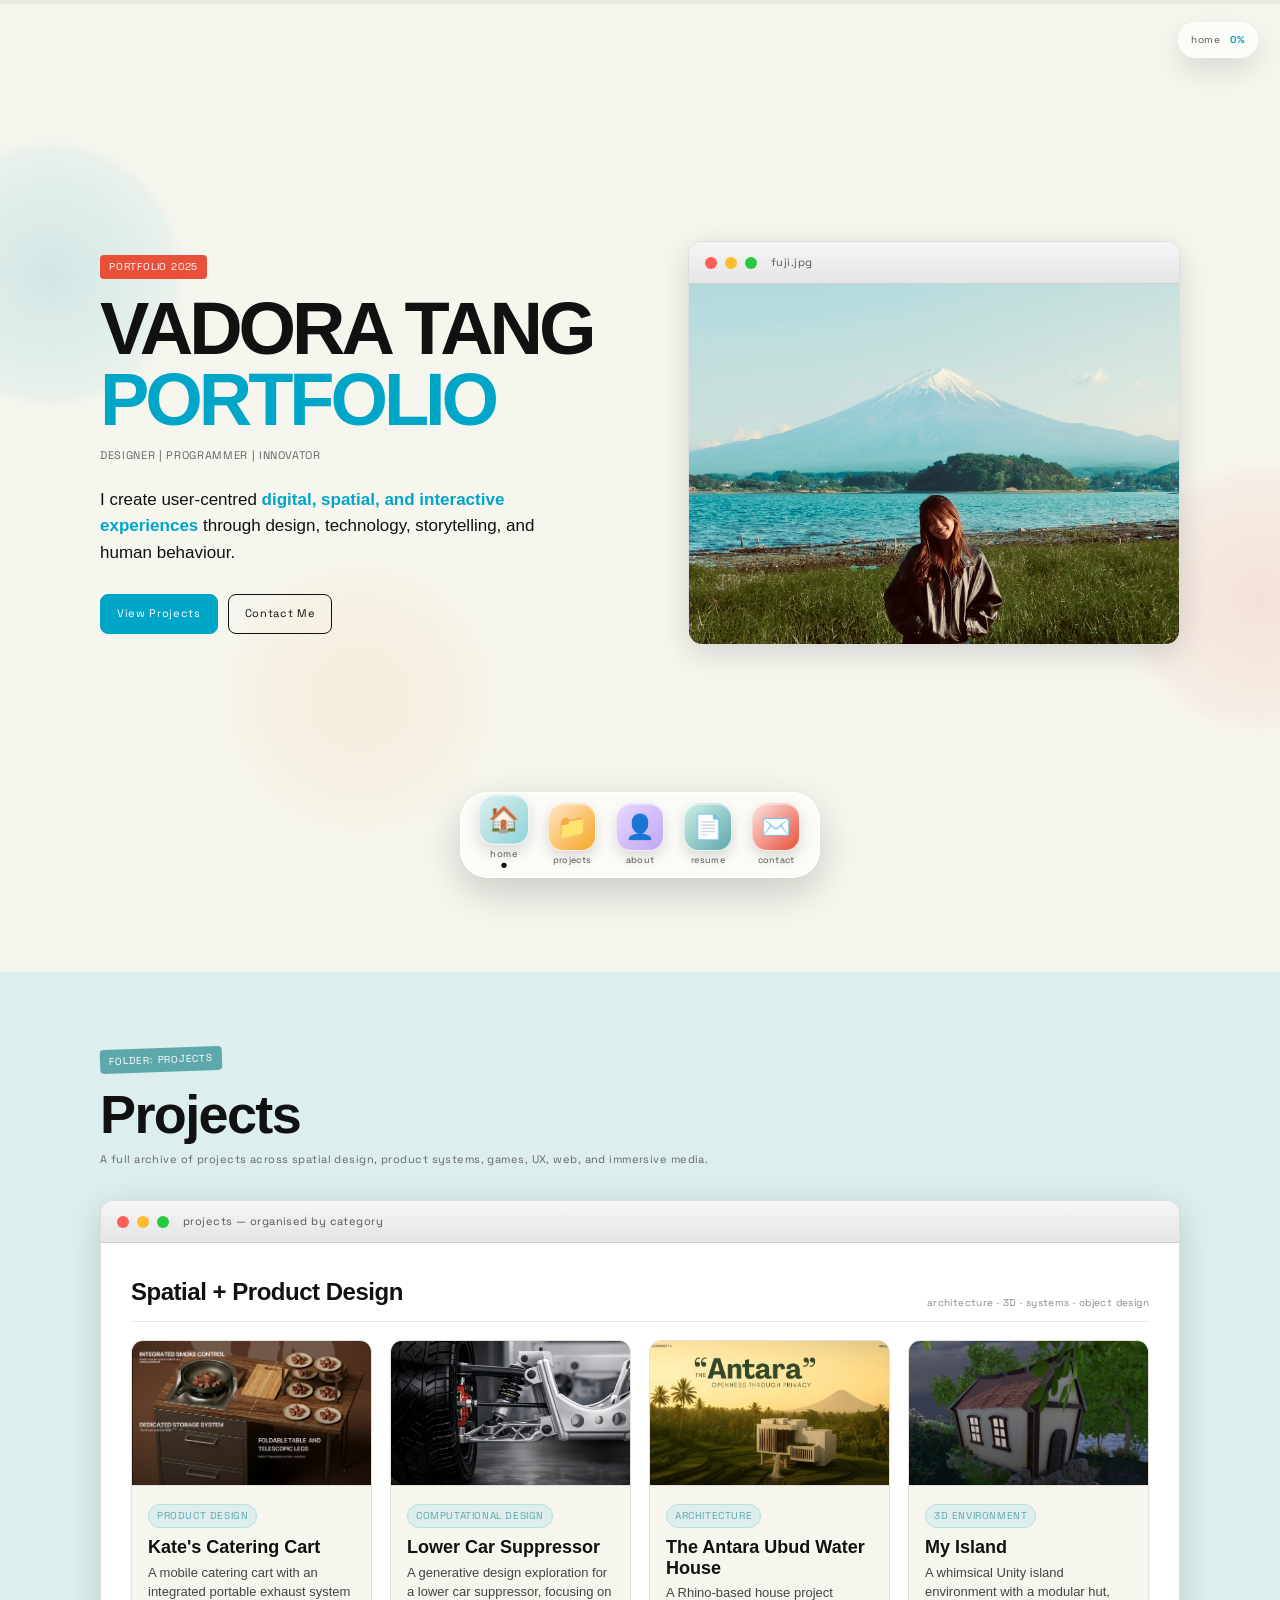
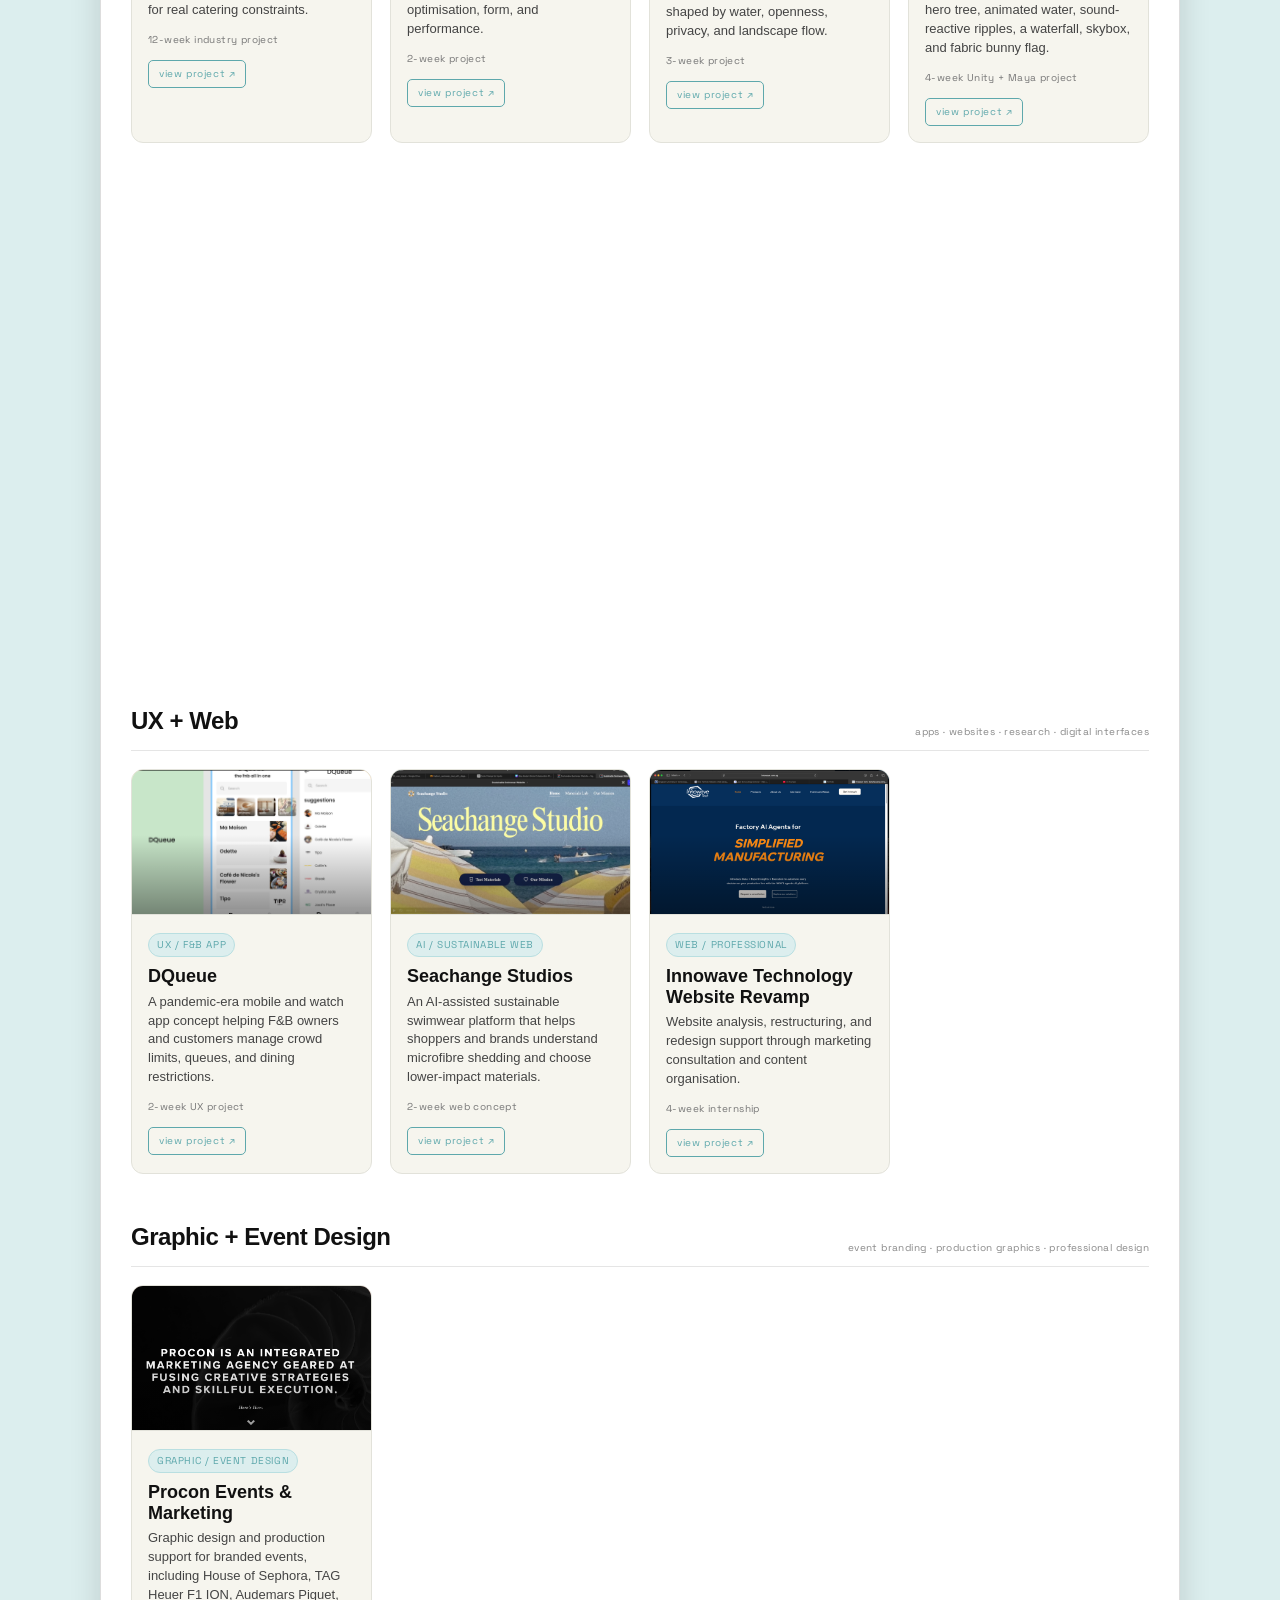
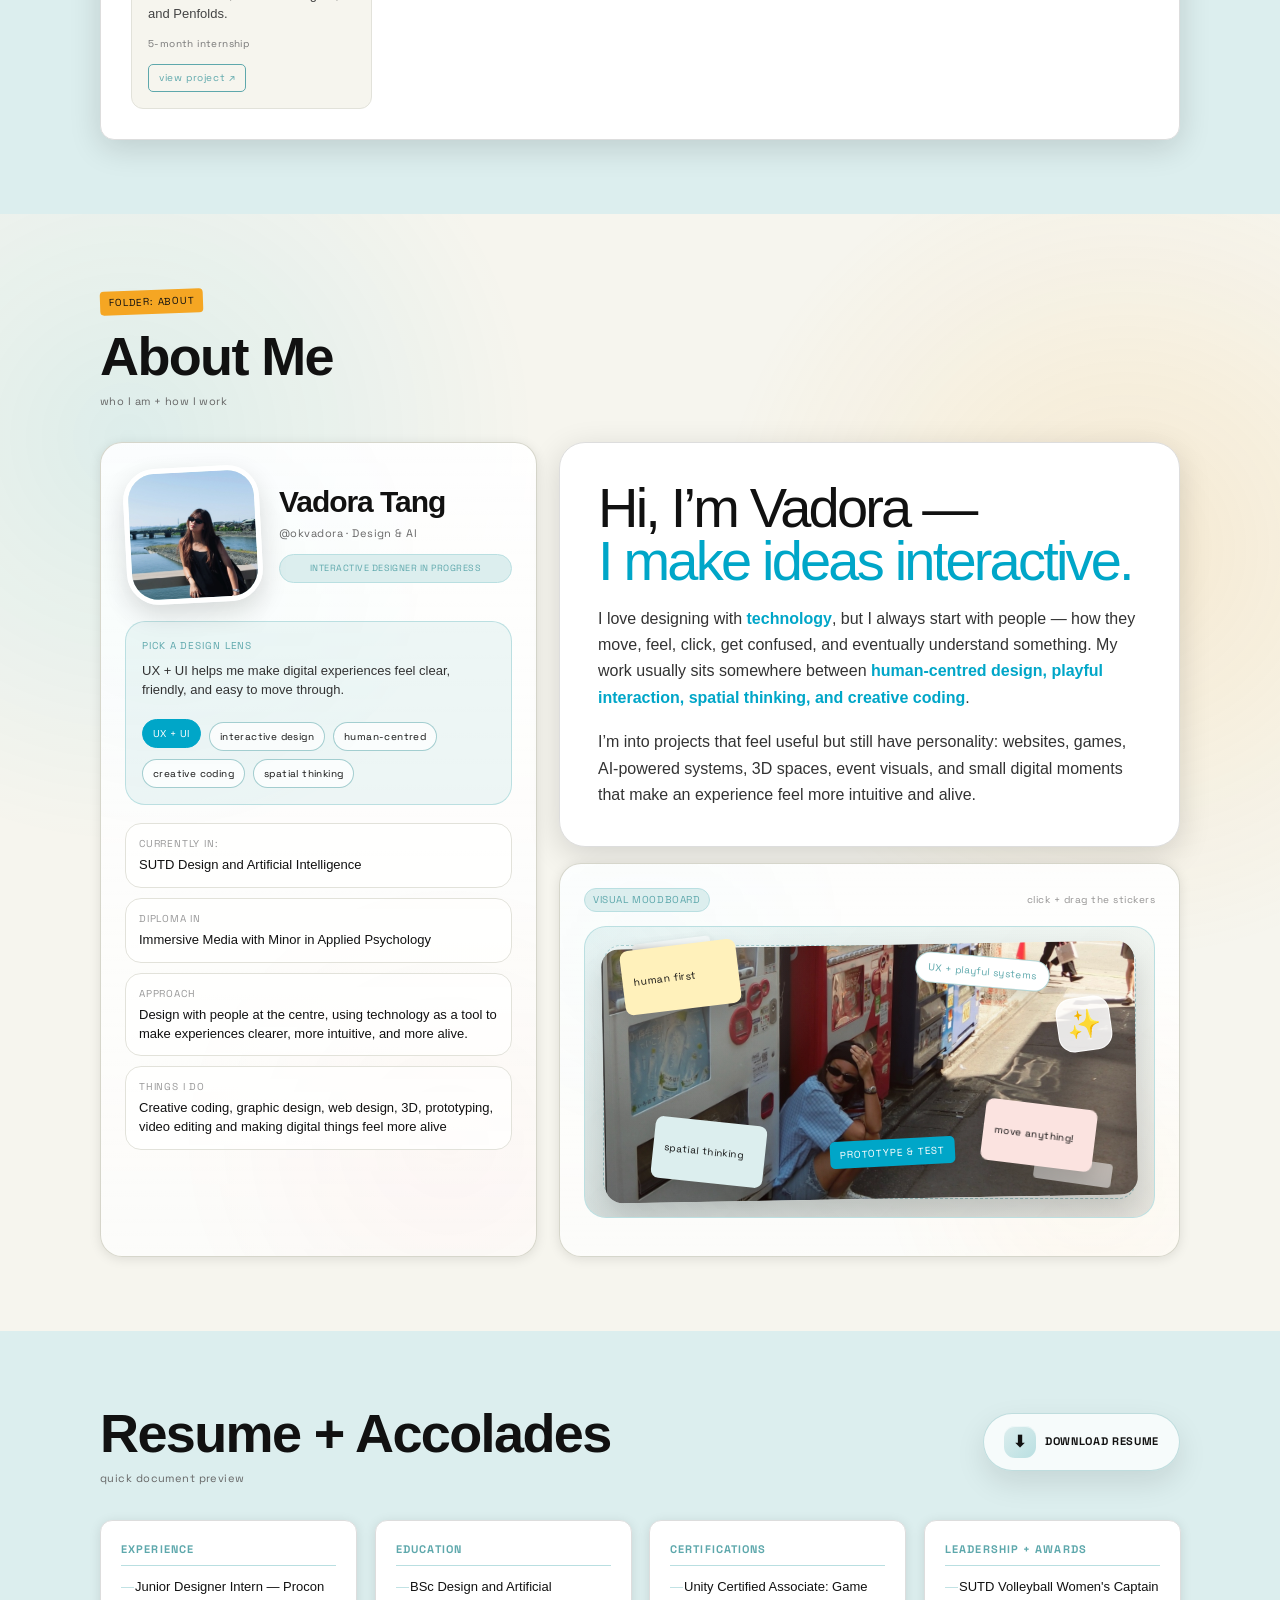
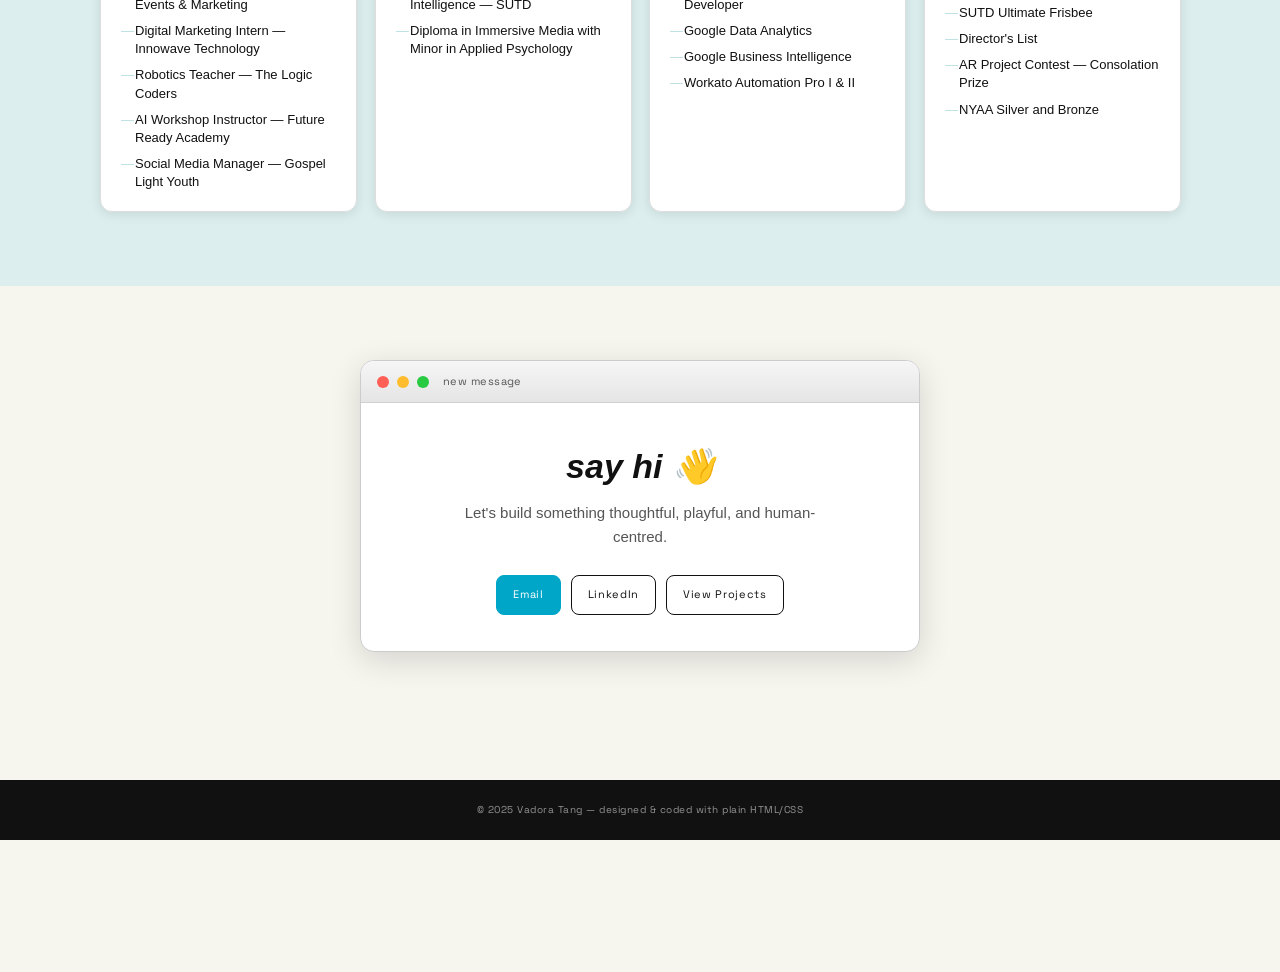
==== commit d35a4e6c: "Update portfolio project links and assets" ====
--- a/vadora-portfolio/index.html
+++ b/vadora-portfolio/index.html
@@ -24,7 +24,7 @@
 
     4. To control whether the View Project button appears:
        status: "ready" shows the button
-       status: "not-ready" hides the button
+       status: "ready" hides the button
 
     5. To add a picture:
        Change image: "" to image: "img/your-file-name.jpg"
@@ -2035,7 +2035,7 @@
 
       To control the View Project button:
       status: "ready"      // shows the View Project button
-      status: "not-ready"  // hides the View Project button
+      status: "ready"  // hides the View Project button
 
       To add/change picture:
       1. Put image in your images folder.
@@ -2057,7 +2057,7 @@
       // Suggested file name: img/kate-catering.jpeg
       {
         visible: true,
-        status: "not-ready",
+        status: "ready",
         category: "selected",
         title: "Kate's Catering Cart",
         tag: "Product / Systems",
@@ -2072,7 +2072,7 @@
       // Suggested file name: img/antara-ubud-water-house.jpg
       {
         visible: true,
-        status: "not-ready",
+        status: "ready",
         category: "selected",
         title: "The Antara Ubud Water House",
         tag: "Architecture",
@@ -2087,7 +2087,7 @@
       // Suggested file name: img/our-lion-city-vr.jpg
       {
         visible: true,
-        status: "not-ready",
+        status: "ready",
         category: "selected",
         title: "Our Lion City VR",
         tag: "VR / Game",
@@ -2102,7 +2102,7 @@
       // Suggested file name: img/dqueue.jpg
       {
         visible: true,
-        status: "not-ready",
+        status: "ready",
         category: "selected",
         title: "DQueue",
         tag: "UX / App",
@@ -2117,7 +2117,7 @@
       // Suggested file name: img/sojourn.jpg
       {
         visible: true,
-        status: "not-ready",
+        status: "ready",
         category: "selected",
         title: "Sojourn",
         tag: "Game / Storytelling",
@@ -2132,7 +2132,7 @@
       // Suggested file name: img/procon-events.jpg
       {
         visible: true,
-        status: "not-ready",
+        status: "ready",
         category: "selected",
         title: "Procon Events & Marketing",
         tag: "Professional",
@@ -2147,10 +2147,10 @@
       // Suggested file name: img/kate-catering.jpeg
       {
         visible: true,
-        status: "not-ready",
+        status: "ready",
         category: "spatial",
         title: "Kate's Catering Cart",
-        tag: "Product System",
+        tag: "Product Design",
         description: "A mobile catering cart with an integrated portable exhaust system for real catering constraints.",
         meta: "12-week industry project",
         image: "img/kate-catering.jpeg",
@@ -2162,12 +2162,12 @@
       // Suggested file name: img/lower-car-suppressor.jpg
       {
         visible: true,
-        status: "not-ready",
+        status: "ready",
         category: "spatial",
         title: "Lower Car Suppressor",
         tag: "Computational Design",
         description: "A generative design exploration for a lower car suppressor, focusing on optimisation, form, and performance.",
-        meta: "3-week project",
+        meta: "2-week project",
         image: "img/car-suspension.jpeg",
         fallback: "linear-gradient(135deg,#E8E8E8,#B9B9B9)",
         link: "#"
@@ -2177,27 +2177,27 @@
       // Suggested file name: img/antara-ubud-water-house.jpg
       {
         visible: true,
-        status: "not-ready",
+        status: "ready",
         category: "spatial",
         title: "The Antara Ubud Water House",
         tag: "Architecture",
         description: "A Rhino-based house project shaped by water, openness, privacy, and landscape flow.",
-        meta: "4-week project",
+        meta: "3-week project",
         image: "img/antara.png",
         fallback: "linear-gradient(135deg,#D7E8FF,#A9C8F5)",
         link: "#"
       },
 
-      // IMAGE: Bunny Island
-      // Suggested file name: img/bunny-island.jpg
+      // IMAGE: My Island
+      // Suggested file name: img/my-island.jpeg
       {
         visible: true,
-        status: "not-ready",
+        status: "ready",
         category: "spatial",
-        title: "Bunny Island",
+        title: "My Island",
         tag: "3D Environment",
-        description: "A 3D environment project exploring world-building, mood, scale, and playful environmental design.",
-        meta: "4-week project",
+        description: "A whimsical Unity island environment with a modular hut, hero tree, animated water, sound-reactive ripples, a waterfall, skybox, and fabric bunny flag.",
+        meta: "4-week Unity + Maya project",
         image: "img/my-island.jpeg",
         fallback: "linear-gradient(135deg,#D8F5D2,#99D893)",
         link: "#"
@@ -2207,12 +2207,12 @@
       // Suggested file name: img/our-lion-city-vr.jpg
       {
         visible: true,
-        status: "not-ready",
+        status: "ready",
         category: "interactive",
         title: "Our Lion City VR",
-        tag: "VR Game",
-        description: "An immersive VR project using game-like interaction to experience Singapore through spatial storytelling.",
-        meta: "4-week project",
+        tag: "VR / Inclusive Design",
+        description: "An inclusive VR game set in old Singapore, following a hawker who time-travels to his grandfather's rickshaw hawker era to collect ingredients and return home.",
+        meta: "4-week VR project",
         image: "img/ourlioncity.jpeg",
         fallback: "linear-gradient(135deg,#E7D8FF,#BFA6F2)",
         link: "#"
@@ -2222,27 +2222,27 @@
       // Suggested file name: img/sojourn.jpg
       {
         visible: true,
-        status: "not-ready",
+        status: "ready",
         category: "interactive",
         title: "Sojourn",
-        tag: "Horror Game",
-        description: "A game project developing suspense, setting, atmosphere, and player journey through horror conventions.",
-        meta: "4-week project",
+        tag: "Interactive Game",
+        description: "A Singapore-based horror game where a cursed tenant follows a dead cat through the neighbourhood to collect and burn amulets.",
+        meta: "4-week game project",
         image: "img/sojourn.jpeg",
         fallback: "linear-gradient(135deg,#222,#666)",
         link: "#"
       },
 
-      // IMAGE: Bunny Island
-      // Suggested file name: img/bunny-island.jpg
+      // IMAGE: My Island
+      // Suggested file name: img/my-island.jpeg
       {
-        visible: true,
-        status: "not-ready",
+        visible: false,
+        status: "ready",
         category: "interactive",
-        title: "Bunny Island",
-        tag: "3D Game Environment",
-        description: "A 3D environment project focused on playful world-building and environmental storytelling.",
-        meta: "4-week project",
+        title: "My Island",
+        tag: "Interactive 3D Environment",
+        description: "A whimsical interactive island environment built in Unity with modular assets, animated water, sound, ripples, a waterfall, and a bunny flag.",
+        meta: "4-week Unity + Maya project",
         image: "img/my-island.jpeg",
         fallback: "linear-gradient(135deg,#D8F5D2,#99D893)",
         link: "#"
@@ -2252,12 +2252,12 @@
       // Suggested file name: img/supper-nostalgia.jpg
       {
         visible: true,
-        status: "not-ready",
+        status: "ready",
         category: "interactive",
         title: "Supper Nostalgia",
-        tag: "Visual Storytelling",
-        description: "A Doodle People x NP school project postcard exploring local food memories and nostalgic visual language.",
-        meta: "3-week project",
+        tag: "AR Postcard",
+        description: "An AR-scannable interactive postcard about Singapore supper culture, capturing late-night prata shop memories with friends.",
+        meta: "3-week AR project",
         image: "img/super-nostalgia.jpeg",
         fallback: "linear-gradient(135deg,#FFF1BE,#F7C85D)",
         link: "#"
@@ -2267,27 +2267,27 @@
       // Suggested file name: img/dqueue.jpg
       {
         visible: true,
-        status: "not-ready",
+        status: "ready",
         category: "uxweb",
         title: "DQueue",
-        tag: "UX Proposal",
-        description: "A mobile and watch app UX proposal for making queue systems easier to understand and manage.",
-        meta: "2-week project",
+        tag: "UX / F&B App",
+        description: "A pandemic-era mobile and watch app concept helping F&B owners and customers manage crowd limits, queues, and dining restrictions.",
+        meta: "2-week UX project",
         image: "img/DQueue.png",
         fallback: "linear-gradient(135deg,#FFE6C7,#F5BF73)",
         link: "#"
       },
 
-      // IMAGE: Fashion Microfibre Website
-      // Suggested file name: img/fashion-microfibre.jpg
+      // IMAGE: Seachange Studios
+      // Suggested file name: img/fashion-website.jpeg
       {
         visible: true,
-        status: "not-ready",
+        status: "ready",
         category: "uxweb",
-        title: "Fashion Microfibre Website",
-        tag: "Web / Research",
-        description: "A website analysing swimwear fabric microfibre impact, connecting fashion, material research, and sustainability.",
-        meta: "2-week project",
+        title: "Seachange Studios",
+        tag: "AI / Sustainable Web",
+        description: "An AI-assisted sustainable swimwear platform that helps shoppers and brands understand microfibre shedding and choose lower-impact materials.",
+        meta: "2-week web concept",
         image: "img/fashion-website.jpeg",
         fallback: "linear-gradient(135deg,#CDEFE7,#8DD7C8)",
         link: "#"
@@ -2297,7 +2297,7 @@
       // Suggested file name: img/innowave-website-revamp.jpg
       {
         visible: true,
-        status: "not-ready",
+        status: "ready",
         category: "uxweb",
         title: "Innowave Technology Website Revamp",
         tag: "Web / Professional",
@@ -2312,7 +2312,7 @@
       // File name: img/procon.png
       {
         visible: true,
-        status: "not-ready",
+        status: "ready",
         category: "graphic-events",
         title: "Procon Events & Marketing",
         tag: "Graphic / Event Design",
@@ -2357,7 +2357,7 @@
 
       // STATUS CHECK:
       // status: "ready" shows the View Project button
-      // status: "not-ready" hides the View Project button
+      // status: "ready" hides the View Project button
       const isReady = project.status === "ready";
 
       const viewProjectButton = isReady
